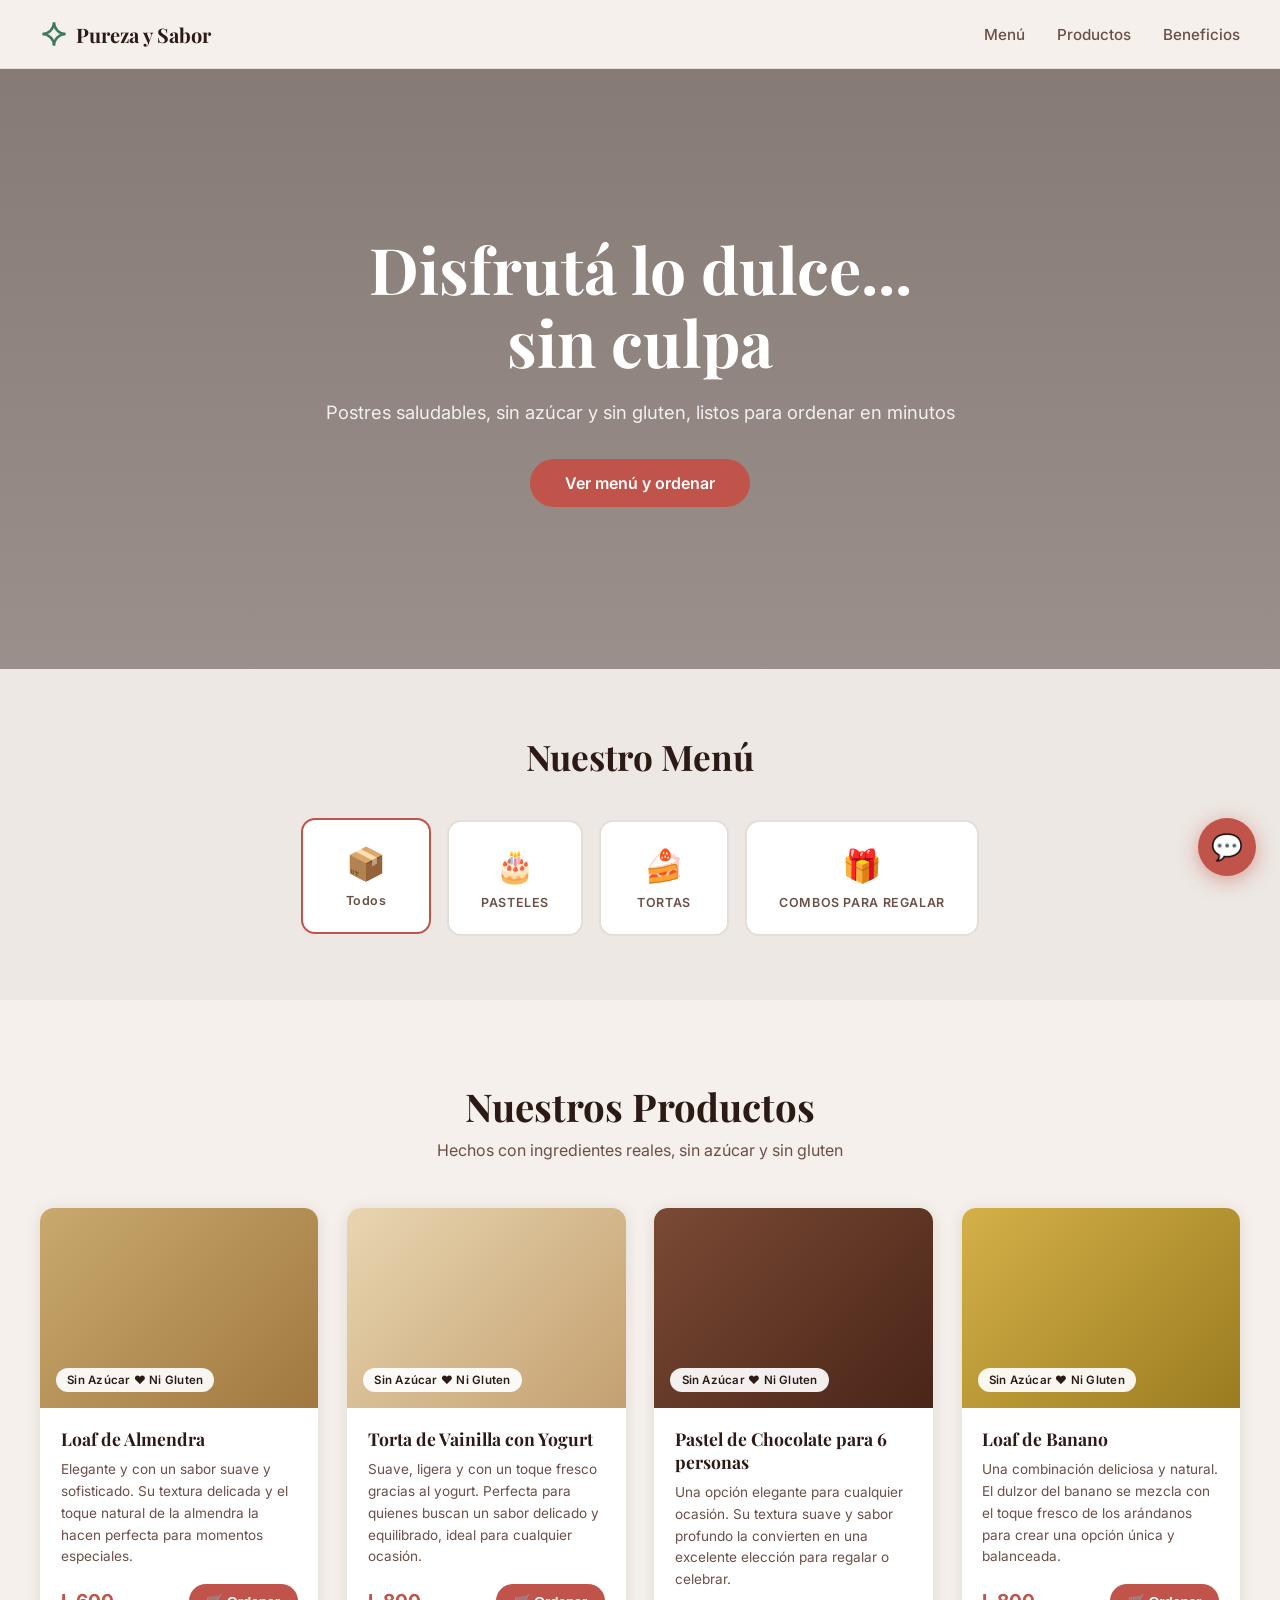
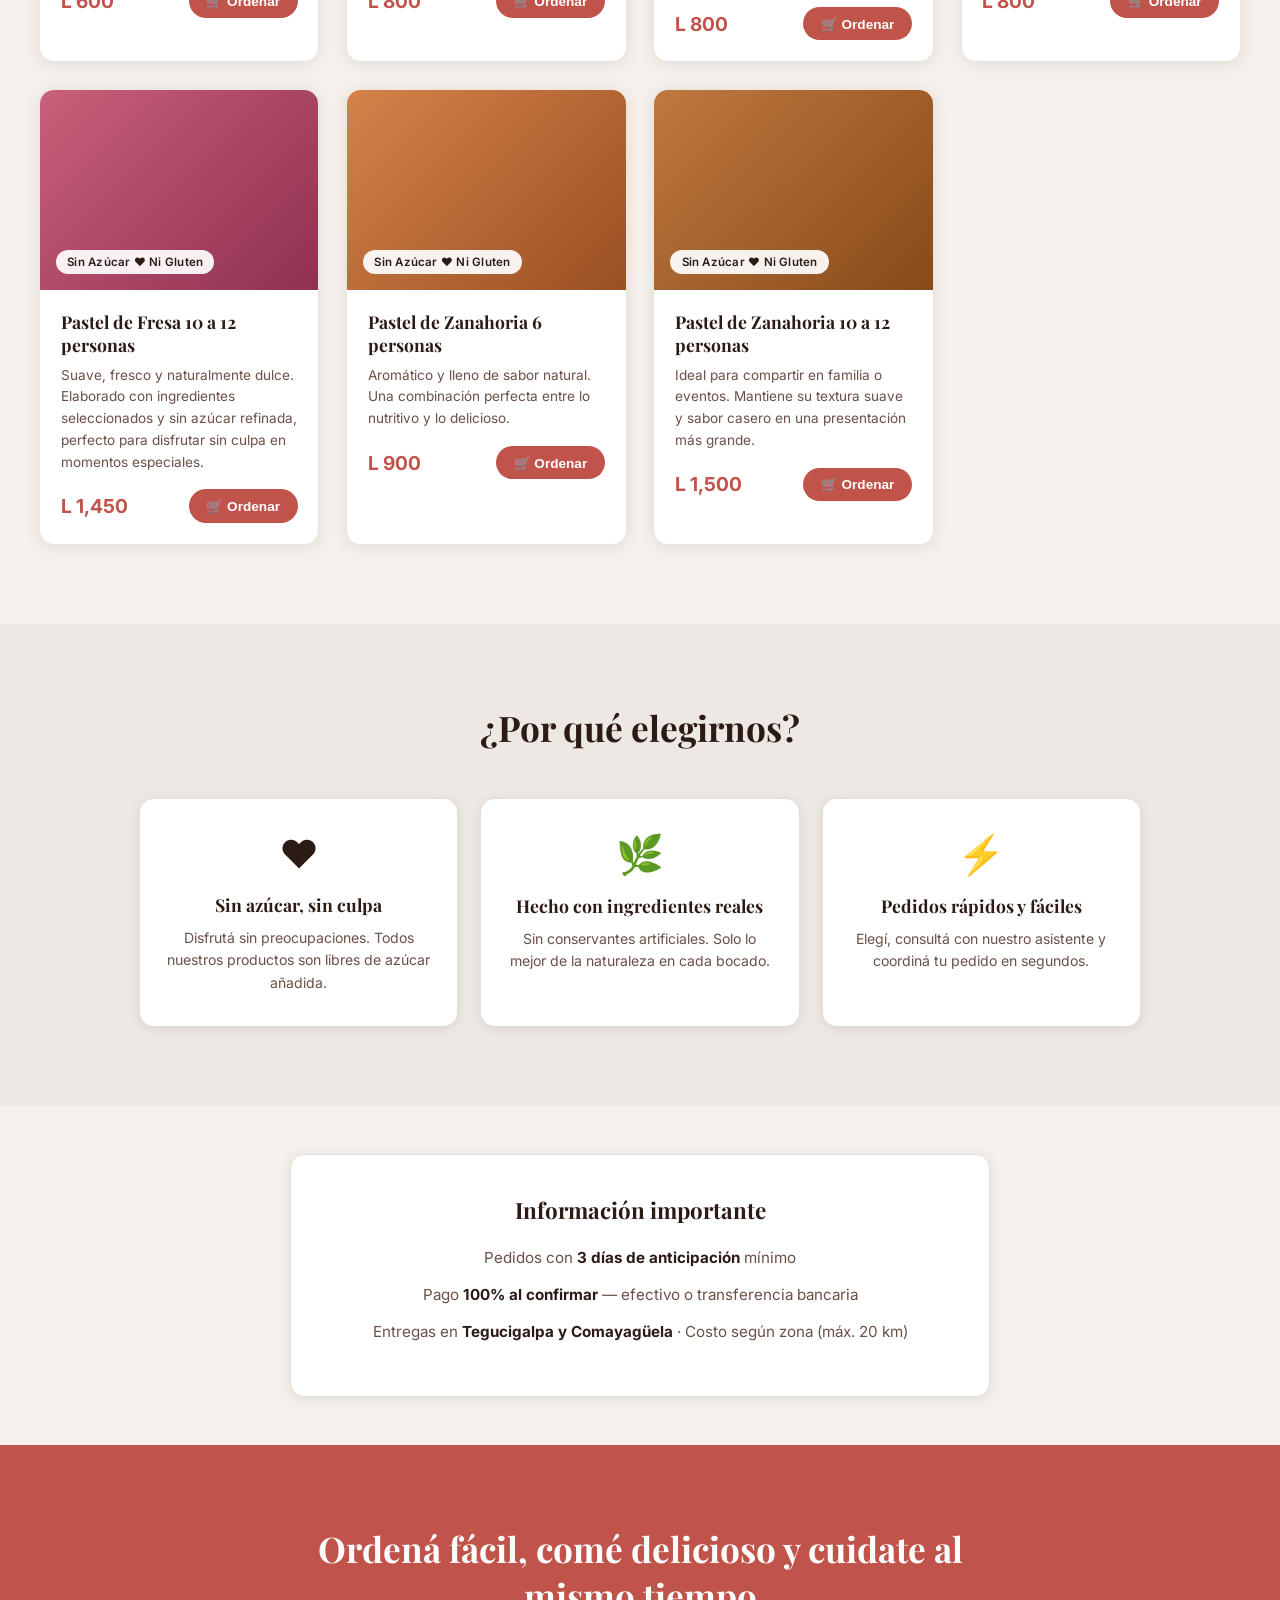
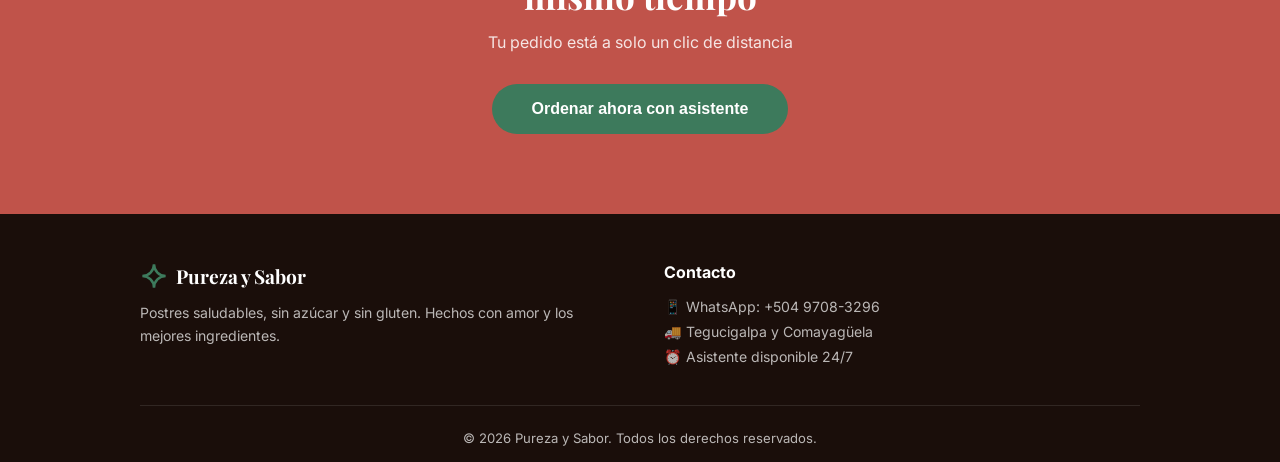
==== index.html @ cbc1b3fa "Add files via upload" ====
<!DOCTYPE html>
<html lang="es">
<head>
    <meta charset="UTF-8">
    <meta name="viewport" content="width=device-width, initial-scale=1.0">
    <title>Pureza y Sabor — Postres saludables sin azúcar y sin gluten</title>
    <link rel="stylesheet" href="styles.css">
</head>
<body>

    <!-- NAVBAR -->
    <nav class="navbar">
        <div class="nav-container">
            <div class="nav-logo">
                <svg class="logo-leaf" viewBox="0 0 24 24" fill="none" stroke="currentColor" stroke-width="2.2">
                    <path d="M12 22c0-5.523-4.477-10-10-10 5.523 0 10-4.477 10-10 0 5.523 4.477 10 10 10-5.523 0-10 4.477-10 10z"/>
                </svg>
                <span class="logo-text">Pureza y Sabor</span>
            </div>
            <ul class="nav-links">
                <li><a href="#menu">Menú</a></li>
                <li><a href="#productos">Productos</a></li>
                <li><a href="#beneficios">Beneficios</a></li>
            </ul>
        </div>
    </nav>

    <!-- HERO -->
    <section class="hero" id="inicio">
        <div class="hero-content">
            <h1>Disfrutá lo dulce...<br>sin culpa</h1>
            <p class="hero-sub">Postres saludables, sin azúcar y sin gluten, listos para ordenar en minutos</p>
            <a href="#productos" class="btn-primary">Ver menú y ordenar</a>
        </div>
    </section>

    <!-- MENU CATEGORIES -->
    <section class="menu-section" id="menu">
        <h2>Nuestro Menú</h2>
        <div class="menu-cats">
            <div class="cat-card active">
                <div class="cat-icon">📦</div>
                <span>Todos</span>
            </div>
            <div class="cat-card">
                <div class="cat-icon">🎂</div>
                <span>PASTELES</span>
            </div>
            <div class="cat-card">
                <div class="cat-icon">🍰</div>
                <span>TORTAS</span>
            </div>
            <div class="cat-card">
                <div class="cat-icon">🎁</div>
                <span>COMBOS PARA REGALAR</span>
            </div>
        </div>
    </section>

    <!-- PRODUCTS -->
    <section class="productos-section" id="productos">
        <h2>Nuestros Productos</h2>
        <p class="section-sub">Hechos con ingredientes reales, sin azúcar y sin gluten</p>
        <div class="products-grid">

            <div class="product-card">
                <div class="product-img" style="background: linear-gradient(135deg,#c9a96e,#a07840);">
                    <div class="sin-azucar-badge">Sin Azúcar ♥ Ni Gluten</div>
                </div>
                <div class="product-info">
                    <h3>Loaf de Almendra</h3>
                    <p>Elegante y con un sabor suave y sofisticado. Su textura delicada y el toque natural de la almendra la hacen perfecta para momentos especiales.</p>
                    <div class="product-footer">
                        <span class="price">L 600</span>
                        <button class="btn-agregar" onclick="quickOrder('Loaf de Almendra',600)">🛒 Ordenar</button>
                    </div>
                </div>
            </div>

            <div class="product-card">
                <div class="product-img" style="background: linear-gradient(135deg,#e8d5b0,#c4a070);">
                    <div class="sin-azucar-badge">Sin Azúcar ♥ Ni Gluten</div>
                </div>
                <div class="product-info">
                    <h3>Torta de Vainilla con Yogurt</h3>
                    <p>Suave, ligera y con un toque fresco gracias al yogurt. Perfecta para quienes buscan un sabor delicado y equilibrado, ideal para cualquier ocasión.</p>
                    <div class="product-footer">
                        <span class="price">L 800</span>
                        <button class="btn-agregar" onclick="quickOrder('Torta de Vainilla con Yogurt',800)">🛒 Ordenar</button>
                    </div>
                </div>
            </div>

            <div class="product-card">
                <div class="product-img" style="background: linear-gradient(135deg,#7a4a35,#4a2518);">
                    <div class="sin-azucar-badge">Sin Azúcar ♥ Ni Gluten</div>
                </div>
                <div class="product-info">
                    <h3>Pastel de Chocolate para 6 personas</h3>
                    <p>Una opción elegante para cualquier ocasión. Su textura suave y sabor profundo la convierten en una excelente elección para regalar o celebrar.</p>
                    <div class="product-footer">
                        <span class="price">L 800</span>
                        <button class="btn-agregar" onclick="quickOrder('Pastel de Chocolate para 6 personas',800)">🛒 Ordenar</button>
                    </div>
                </div>
            </div>

            <div class="product-card">
                <div class="product-img" style="background: linear-gradient(135deg,#d4b048,#9a7c20);">
                    <div class="sin-azucar-badge">Sin Azúcar ♥ Ni Gluten</div>
                </div>
                <div class="product-info">
                    <h3>Loaf de Banano</h3>
                    <p>Una combinación deliciosa y natural. El dulzor del banano se mezcla con el toque fresco de los arándanos para crear una opción única y balanceada.</p>
                    <div class="product-footer">
                        <span class="price">L 800</span>
                        <button class="btn-agregar" onclick="quickOrder('Loaf de Banano',800)">🛒 Ordenar</button>
                    </div>
                </div>
            </div>

            <div class="product-card">
                <div class="product-img" style="background: linear-gradient(135deg,#c8607a,#903050);">
                    <div class="sin-azucar-badge">Sin Azúcar ♥ Ni Gluten</div>
                </div>
                <div class="product-info">
                    <h3>Pastel de Fresa 10 a 12 personas</h3>
                    <p>Suave, fresco y naturalmente dulce. Elaborado con ingredientes seleccionados y sin azúcar refinada, perfecto para disfrutar sin culpa en momentos especiales.</p>
                    <div class="product-footer">
                        <span class="price">L 1,450</span>
                        <button class="btn-agregar" onclick="quickOrder('Pastel de Fresa 10 a 12 personas',1450)">🛒 Ordenar</button>
                    </div>
                </div>
            </div>

            <div class="product-card">
                <div class="product-img" style="background: linear-gradient(135deg,#d4824a,#9a5022);">
                    <div class="sin-azucar-badge">Sin Azúcar ♥ Ni Gluten</div>
                </div>
                <div class="product-info">
                    <h3>Pastel de Zanahoria 6 personas</h3>
                    <p>Aromático y lleno de sabor natural. Una combinación perfecta entre lo nutritivo y lo delicioso.</p>
                    <div class="product-footer">
                        <span class="price">L 900</span>
                        <button class="btn-agregar" onclick="quickOrder('Pastel de Zanahoria 6 personas',900)">🛒 Ordenar</button>
                    </div>
                </div>
            </div>

            <div class="product-card">
                <div class="product-img" style="background: linear-gradient(135deg,#c07840,#884a18);">
                    <div class="sin-azucar-badge">Sin Azúcar ♥ Ni Gluten</div>
                </div>
                <div class="product-info">
                    <h3>Pastel de Zanahoria 10 a 12 personas</h3>
                    <p>Ideal para compartir en familia o eventos. Mantiene su textura suave y sabor casero en una presentación más grande.</p>
                    <div class="product-footer">
                        <span class="price">L 1,500</span>
                        <button class="btn-agregar" onclick="quickOrder('Pastel de Zanahoria 10 a 12 personas',1500)">🛒 Ordenar</button>
                    </div>
                </div>
            </div>

        </div>
    </section>

    <!-- BENEFITS -->
    <section class="beneficios-section" id="beneficios">
        <h2>¿Por qué elegirnos?</h2>
        <div class="benefits-grid">
            <div class="benefit-card">
                <div class="benefit-icon">❤️</div>
                <h3>Sin azúcar, sin culpa</h3>
                <p>Disfrutá sin preocupaciones. Todos nuestros productos son libres de azúcar añadida.</p>
            </div>
            <div class="benefit-card">
                <div class="benefit-icon">🌿</div>
                <h3>Hecho con ingredientes reales</h3>
                <p>Sin conservantes artificiales. Solo lo mejor de la naturaleza en cada bocado.</p>
            </div>
            <div class="benefit-card">
                <div class="benefit-icon">⚡</div>
                <h3>Pedidos rápidos y fáciles</h3>
                <p>Elegí, consultá con nuestro asistente y coordiná tu pedido en segundos.</p>
            </div>
        </div>
    </section>

    <!-- INFO -->
    <section class="info-section">
        <div class="info-box">
            <h3>Información importante</h3>
            <p>Pedidos con <strong>3 días de anticipación</strong> mínimo</p>
            <p>Pago <strong>100% al confirmar</strong> — efectivo o transferencia bancaria</p>
            <p>Entregas en <strong>Tegucigalpa y Comayagüela</strong> · Costo según zona (máx. 20 km)</p>
        </div>
    </section>

    <!-- CTA -->
    <section class="cta-section">
        <h2>Ordená fácil, comé delicioso y cuidate al mismo tiempo</h2>
        <p>Tu pedido está a solo un clic de distancia</p>
        <button class="btn-cta" onclick="openChat()">Ordenar ahora con asistente</button>
    </section>

    <!-- FOOTER -->
    <footer class="footer">
        <div class="footer-content">
            <div class="footer-brand">
                <div class="nav-logo">
                    <svg class="logo-leaf" viewBox="0 0 24 24" fill="none" stroke="currentColor" stroke-width="2.2">
                        <path d="M12 22c0-5.523-4.477-10-10-10 5.523 0 10-4.477 10-10 0 5.523 4.477 10 10 10-5.523 0-10 4.477-10 10z"/>
                    </svg>
                    <span class="logo-text">Pureza y Sabor</span>
                </div>
                <p>Postres saludables, sin azúcar y sin gluten. Hechos con amor y los mejores ingredientes.</p>
            </div>
            <div class="footer-contact">
                <h4>Contacto</h4>
                <p>📱 WhatsApp: +504 9708-3296</p>
                <p>🚚 Tegucigalpa y Comayagüela</p>
                <p>⏰ Asistente disponible 24/7</p>
            </div>
        </div>
        <div class="footer-bottom">
            <p>© 2026 Pureza y Sabor. Todos los derechos reservados.</p>
        </div>
    </footer>

    <!-- CHATBOT FAB -->
    <button class="chat-fab" onclick="toggleChat()" id="chatFab">💬</button>

    <!-- CHATBOT WIDGET -->
    <div id="chatWidget" class="chat-widget">
        <div class="chat-header" onclick="toggleChat()">
            <div class="chat-header-left">
                <div class="chat-avatar">🎂</div>
                <div>
                    <div class="chat-title">Asistente Pureza y Sabor</div>
                    <div class="chat-status">● En línea · 24/7</div>
                </div>
            </div>
            <button class="chat-close">✕</button>
        </div>
        <div class="chat-messages" id="chatMessages">
            <div class="msg bot-msg">
                <div class="msg-bubble">¡Hola! 🌿 Soy el asistente de <strong>Pureza y Sabor</strong>. ¿En qué te puedo ayudar hoy?</div>
            </div>
        </div>
        <div class="chat-quick-btns" id="quickBtns">
            <button onclick="sendQuick('¿Qué productos tienen?')">🎂 Productos</button>
            <button onclick="sendQuick('¿Cuáles son los precios?')">💰 Precios</button>
            <button onclick="sendQuick('¿Cómo hago un pedido?')">📋 ¿Cómo ordenar?</button>
            <button onclick="sendQuick('¿Hacen delivery? ¿A dónde llegan?')">🚚 Delivery</button>
            <button onclick="sendQuick('Quiero hablar con una persona')">👩 Hablar con alguien</button>
        </div>
        <div class="chat-input-area">
            <input type="text" id="chatInput" placeholder="Escribe tu mensaje..." onkeydown="if(event.key==='Enter') sendMessage()">
            <button onclick="sendMessage()" class="send-btn">➤</button>
        </div>
    </div>

    <script src="script.js"></script>
</body>
</html>
---- styles.css ----
@import url('https://fonts.googleapis.com/css2?family=Playfair+Display:ital,wght@0,400;0,700;0,900;1,400&family=Inter:wght@300;400;500;600&display=swap');

*, *::before, *::after { box-sizing: border-box; margin: 0; padding: 0; }

:root {
    --bg:       #f5f0eb;
    --bg2:      #ede8e3;
    --primary:  #C0534A;
    --primary-d:#a8453c;
    --green:    #3d7a5c;
    --text:     #2c1a15;
    --muted:    #6b5047;
    --card:     #ffffff;
    --border:   #e5ddd8;
    --shadow:   rgba(44,26,21,0.10);
    --radius:   14px;
}

html { scroll-behavior: smooth; }
body { font-family: 'Inter', sans-serif; background: var(--bg); color: var(--text); }
h1,h2,h3 { font-family: 'Playfair Display', serif; }

/* ── NAVBAR ── */
.navbar {
    position: sticky; top: 0; z-index: 100;
    background: rgba(245,240,235,0.95);
    backdrop-filter: blur(10px);
    border-bottom: 1px solid var(--border);
    padding: 0 2rem;
}
.nav-container {
    max-width: 1200px; margin: 0 auto;
    display: flex; align-items: center; justify-content: space-between;
    height: 68px;
}
.nav-logo { display: flex; align-items: center; gap: 8px; text-decoration: none; }
.logo-leaf { width: 28px; height: 28px; color: var(--green); }
.logo-text { font-family: 'Playfair Display', serif; font-size: 1.25rem; font-weight: 700; color: var(--text); }
.nav-links { display: flex; gap: 2rem; list-style: none; }
.nav-links a { text-decoration: none; color: var(--muted); font-size: 0.95rem; font-weight: 500; transition: color 0.2s; }
.nav-links a:hover { color: var(--primary); }

/* ── HERO ── */
.hero {
    min-height: 600px;
    background:
        linear-gradient(rgba(44,26,21,0.55), rgba(44,26,21,0.45)),
        url('https://images.unsplash.com/photo-1563729784474-d77dbb933a9e?w=1600&q=80') center/cover no-repeat;
    display: flex; align-items: center; justify-content: center;
    text-align: center; padding: 5rem 2rem;
}
.hero-content { max-width: 700px; }
.hero h1 { font-size: clamp(2.4rem, 6vw, 4rem); color: #fff; line-height: 1.15; margin-bottom: 1.2rem; }
.hero-sub { font-size: 1.15rem; color: rgba(255,255,255,0.88); margin-bottom: 2rem; line-height: 1.6; }
.btn-primary {
    display: inline-block; padding: 0.85rem 2.2rem;
    background: var(--primary); color: #fff;
    border-radius: 50px; font-weight: 600; font-size: 1rem;
    text-decoration: none; transition: background 0.2s, transform 0.15s;
}
.btn-primary:hover { background: var(--primary-d); transform: translateY(-1px); }

/* ── MENU CATEGORIES ── */
.menu-section { padding: 4rem 2rem; background: var(--bg2); }
.menu-section h2 { text-align: center; font-size: 2.2rem; margin-bottom: 2.5rem; }
.menu-cats { display: flex; gap: 1rem; justify-content: center; flex-wrap: wrap; }
.cat-card {
    display: flex; flex-direction: column; align-items: center; gap: 0.6rem;
    padding: 1.5rem 2rem; background: var(--card);
    border: 2px solid var(--border); border-radius: var(--radius);
    cursor: pointer; transition: border-color 0.2s, transform 0.15s;
    min-width: 130px;
}
.cat-card:hover, .cat-card.active { border-color: var(--primary); transform: translateY(-2px); }
.cat-icon { font-size: 2rem; }
.cat-card span { font-size: 0.78rem; font-weight: 600; color: var(--muted); letter-spacing: 0.05em; }

/* ── PRODUCTS ── */
.productos-section { padding: 5rem 2rem; background: var(--bg); }
.productos-section h2 { text-align: center; font-size: 2.4rem; margin-bottom: 0.5rem; }
.section-sub { text-align: center; color: var(--muted); margin-bottom: 3rem; font-size: 1rem; }
.products-grid {
    max-width: 1200px; margin: 0 auto;
    display: grid; grid-template-columns: repeat(auto-fill, minmax(260px, 1fr)); gap: 1.8rem;
}
.product-card {
    background: var(--card); border-radius: var(--radius);
    box-shadow: 0 2px 16px var(--shadow); overflow: hidden;
    transition: transform 0.2s, box-shadow 0.2s;
}
.product-card:hover { transform: translateY(-4px); box-shadow: 0 8px 30px var(--shadow); }
.product-img {
    height: 200px; position: relative;
    display: flex; align-items: flex-end; padding: 1rem;
}
.sin-azucar-badge {
    background: rgba(255,255,255,0.92); color: var(--text);
    font-size: 0.72rem; font-weight: 600; padding: 0.3rem 0.7rem;
    border-radius: 20px; letter-spacing: 0.02em;
}
.product-info { padding: 1.3rem; }
.product-info h3 { font-size: 1.1rem; margin-bottom: 0.5rem; line-height: 1.3; }
.product-info p { font-size: 0.85rem; color: var(--muted); line-height: 1.6; margin-bottom: 1rem; }
.product-footer { display: flex; align-items: center; justify-content: space-between; }
.price { font-size: 1.2rem; font-weight: 700; color: var(--primary); }
.btn-agregar {
    display: flex; align-items: center; gap: 0.4rem;
    background: var(--primary); color: #fff;
    border: none; padding: 0.55rem 1.1rem;
    border-radius: 50px; font-size: 0.85rem; font-weight: 600;
    cursor: pointer; transition: background 0.2s;
}
.btn-agregar:hover { background: var(--primary-d); }

/* ── BENEFITS ── */
.beneficios-section { padding: 5rem 2rem; background: var(--bg2); }
.beneficios-section h2 { text-align: center; font-size: 2.2rem; margin-bottom: 3rem; }
.benefits-grid {
    max-width: 1000px; margin: 0 auto;
    display: grid; grid-template-columns: repeat(auto-fit, minmax(220px, 1fr)); gap: 1.5rem;
}
.benefit-card {
    background: var(--card); padding: 2rem 1.5rem;
    border-radius: var(--radius); text-align: center;
    box-shadow: 0 2px 12px var(--shadow);
}
.benefit-icon { font-size: 2.4rem; margin-bottom: 1rem; }
.benefit-card h3 { font-size: 1.1rem; margin-bottom: 0.7rem; }
.benefit-card p { font-size: 0.88rem; color: var(--muted); line-height: 1.6; }

/* ── INFO ── */
.info-section { padding: 3rem 2rem; background: var(--bg); }
.info-box {
    max-width: 700px; margin: 0 auto; text-align: center;
    background: var(--card); padding: 2.5rem;
    border-radius: var(--radius); box-shadow: 0 2px 12px var(--shadow);
    border: 1px solid var(--border);
}
.info-box h3 { font-size: 1.4rem; margin-bottom: 1.2rem; }
.info-box p { font-size: 0.95rem; color: var(--muted); margin-bottom: 0.7rem; line-height: 1.7; }
.info-box strong { color: var(--text); }

/* ── CTA ── */
.cta-section {
    padding: 5rem 2rem; text-align: center;
    background: var(--primary);
}
.cta-section h2 { font-size: clamp(1.4rem, 3vw, 2.2rem); color: #fff; margin-bottom: 0.8rem; max-width: 700px; margin: 0 auto 0.8rem; }
.cta-section p { color: rgba(255,255,255,0.85); margin-bottom: 2rem; font-size: 1rem; }
.btn-cta {
    background: var(--green); color: #fff;
    border: none; padding: 1rem 2.5rem;
    border-radius: 50px; font-size: 1rem; font-weight: 600;
    cursor: pointer; transition: opacity 0.2s, transform 0.15s;
}
.btn-cta:hover { opacity: 0.9; transform: translateY(-1px); }

/* ── FOOTER ── */
.footer { background: #1a0e0a; color: rgba(255,255,255,0.7); padding: 3rem 2rem 1rem; }
.footer-content {
    max-width: 1000px; margin: 0 auto;
    display: grid; grid-template-columns: 1fr 1fr; gap: 3rem;
    padding-bottom: 2rem; border-bottom: 1px solid rgba(255,255,255,0.1);
}
.footer-brand .logo-text { color: #fff; font-size: 1.2rem; }
.footer-brand p { font-size: 0.88rem; margin-top: 0.8rem; line-height: 1.6; }
.footer-contact h4 { color: #fff; font-size: 1rem; margin-bottom: 1rem; }
.footer-contact p { font-size: 0.88rem; margin-bottom: 0.5rem; }
.footer-bottom { text-align: center; padding-top: 1.5rem; font-size: 0.82rem; }

/* ── CHATBOT WIDGET ── */
.chat-fab {
    position: fixed; bottom: 24px; right: 24px;
    width: 58px; height: 58px; border-radius: 50%;
    background: var(--primary); color: #fff;
    border: none; font-size: 1.6rem;
    cursor: pointer; box-shadow: 0 4px 20px rgba(192,83,74,0.5);
    z-index: 999; transition: transform 0.2s, opacity 0.2s;
    display: flex; align-items: center; justify-content: center;
}
.chat-fab:hover { transform: scale(1.08); }
.chat-fab.hidden { opacity: 0; pointer-events: none; }

.chat-widget {
    position: fixed; bottom: 90px; right: 24px;
    width: 360px; max-height: 560px;
    background: #fff; border-radius: 18px;
    box-shadow: 0 8px 40px rgba(44,26,21,0.22);
    display: flex; flex-direction: column;
    z-index: 1000; overflow: hidden;
    transform: scale(0.8) translateY(20px);
    opacity: 0; pointer-events: none;
    transition: transform 0.25s, opacity 0.25s;
    transform-origin: bottom right;
}
.chat-widget.open { transform: scale(1) translateY(0); opacity: 1; pointer-events: all; }

.chat-header {
    background: var(--primary); padding: 1rem 1.2rem;
    display: flex; align-items: center; justify-content: space-between;
    cursor: pointer;
}
.chat-header-left { display: flex; align-items: center; gap: 0.8rem; }
.chat-avatar { width: 38px; height: 38px; background: rgba(255,255,255,0.2); border-radius: 50%; display: flex; align-items: center; justify-content: center; font-size: 1.3rem; }
.chat-title { font-weight: 600; color: #fff; font-size: 0.95rem; }
.chat-status { font-size: 0.75rem; color: rgba(255,255,255,0.8); }
.chat-close { background: none; border: none; color: rgba(255,255,255,0.8); font-size: 1rem; cursor: pointer; padding: 4px; }

.chat-messages { flex: 1; overflow-y: auto; padding: 1rem; display: flex; flex-direction: column; gap: 0.7rem; }
.msg { display: flex; }
.bot-msg { justify-content: flex-start; }
.user-msg { justify-content: flex-end; }
.msg-bubble { max-width: 82%; padding: 0.7rem 1rem; border-radius: 14px; font-size: 0.88rem; line-height: 1.55; }
.bot-msg .msg-bubble { background: #f5f0eb; color: var(--text); border-bottom-left-radius: 4px; }
.user-msg .msg-bubble { background: var(--primary); color: #fff; border-bottom-right-radius: 4px; }
.wa-btn { display: inline-flex; align-items: center; gap: 0.4rem; margin-top: 0.5rem; background: #25D366; color: #fff; border: none; padding: 0.5rem 1rem; border-radius: 20px; font-size: 0.82rem; font-weight: 600; cursor: pointer; text-decoration: none; }

.chat-quick-btns { padding: 0.6rem 0.8rem; display: flex; flex-wrap: wrap; gap: 0.4rem; border-top: 1px solid var(--border); }
.chat-quick-btns button { background: #f5f0eb; border: 1px solid var(--border); color: var(--text); padding: 0.35rem 0.75rem; border-radius: 20px; font-size: 0.78rem; cursor: pointer; transition: background 0.15s; }
.chat-quick-btns button:hover { background: var(--border); }

.chat-input-area { display: flex; gap: 0.5rem; padding: 0.8rem; border-top: 1px solid var(--border); }
.chat-input-area input { flex: 1; border: 1px solid var(--border); border-radius: 20px; padding: 0.55rem 1rem; font-size: 0.88rem; outline: none; }
.chat-input-area input:focus { border-color: var(--primary); }
.send-btn { background: var(--primary); color: #fff; border: none; border-radius: 50%; width: 36px; height: 36px; cursor: pointer; font-size: 1rem; transition: background 0.2s; }
.send-btn:hover { background: var(--primary-d); }

.typing { display: flex; gap: 4px; align-items: center; padding: 0.6rem 1rem; }
.typing span { width: 7px; height: 7px; border-radius: 50%; background: var(--muted); animation: blink 1.2s infinite; }
.typing span:nth-child(2) { animation-delay: 0.2s; }
.typing span:nth-child(3) { animation-delay: 0.4s; }
@keyframes blink { 0%,80%,100%{opacity:0.2} 40%{opacity:1} }

@media (max-width: 600px) {
    .nav-links { display: none; }
    .chat-widget { width: calc(100vw - 32px); right: 16px; }
    .footer-content { grid-template-columns: 1fr; gap: 2rem; }
    .products-grid { grid-template-columns: 1fr; }
}
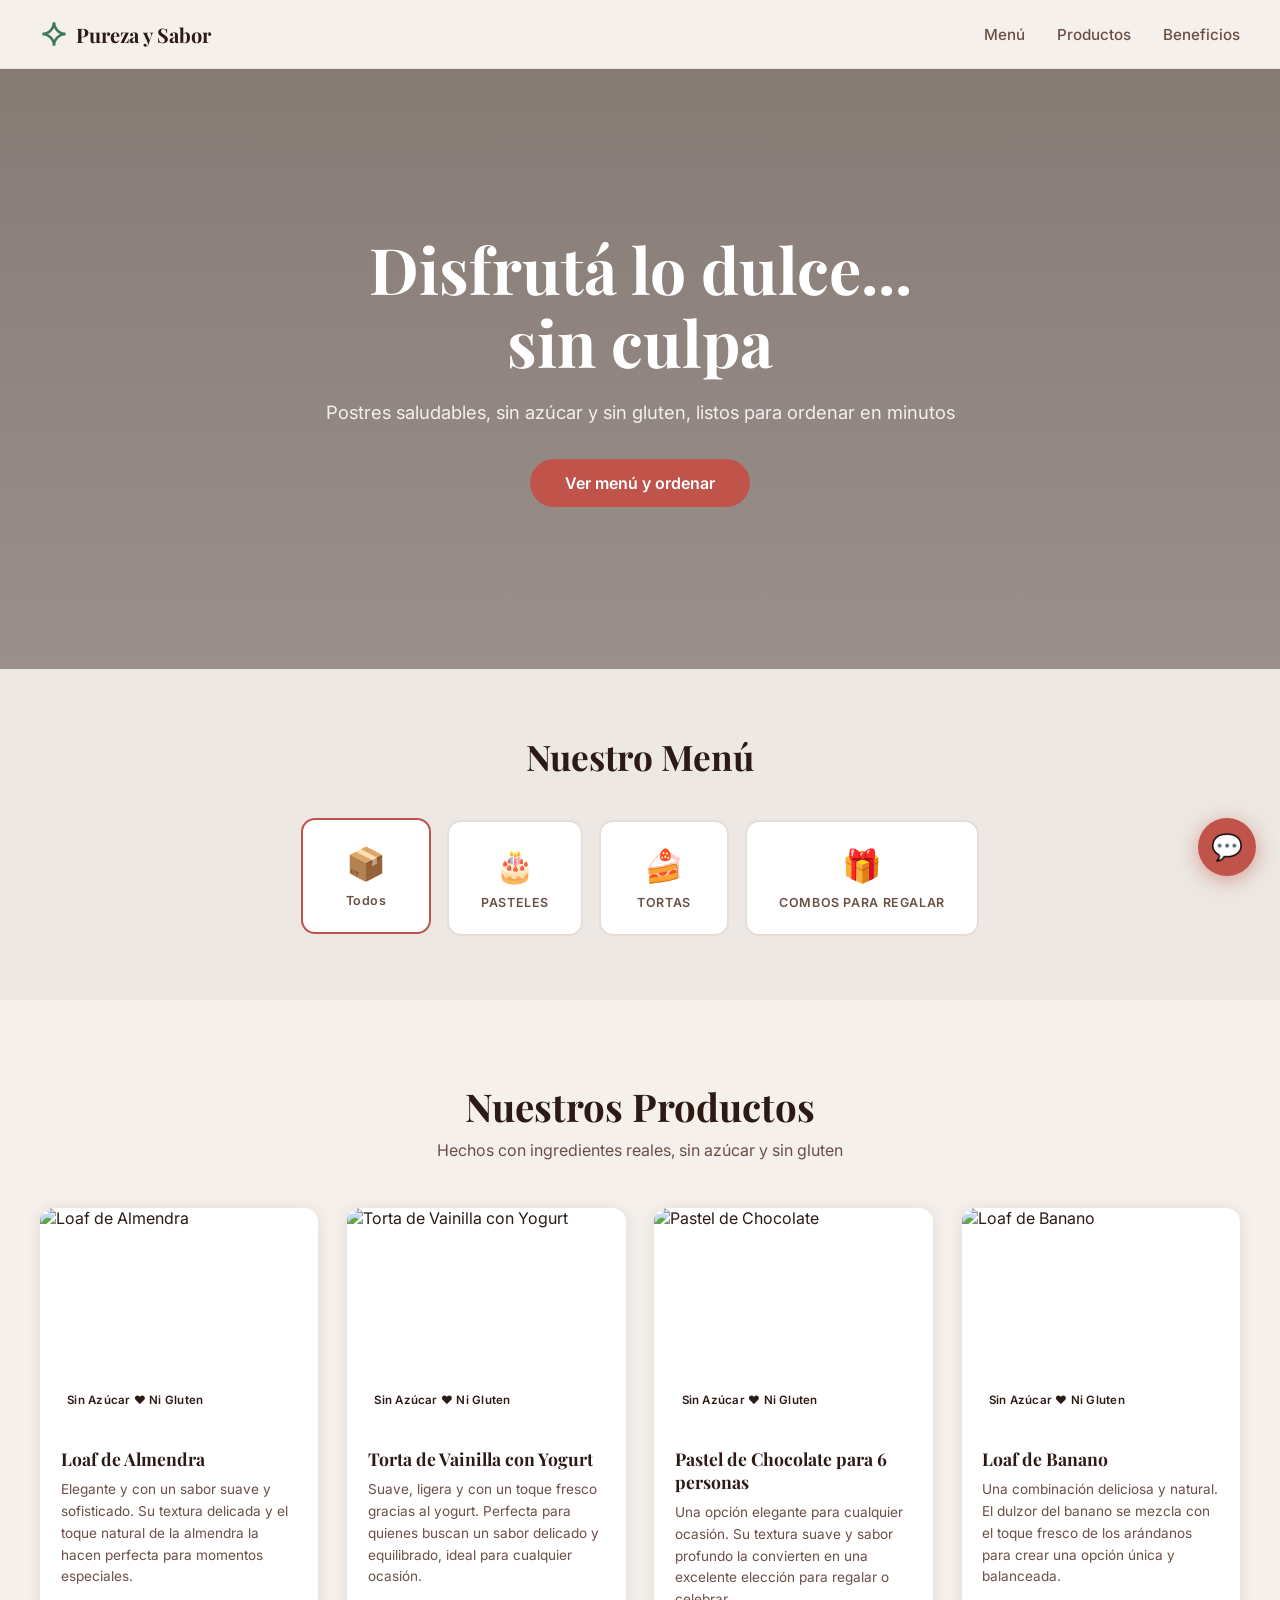
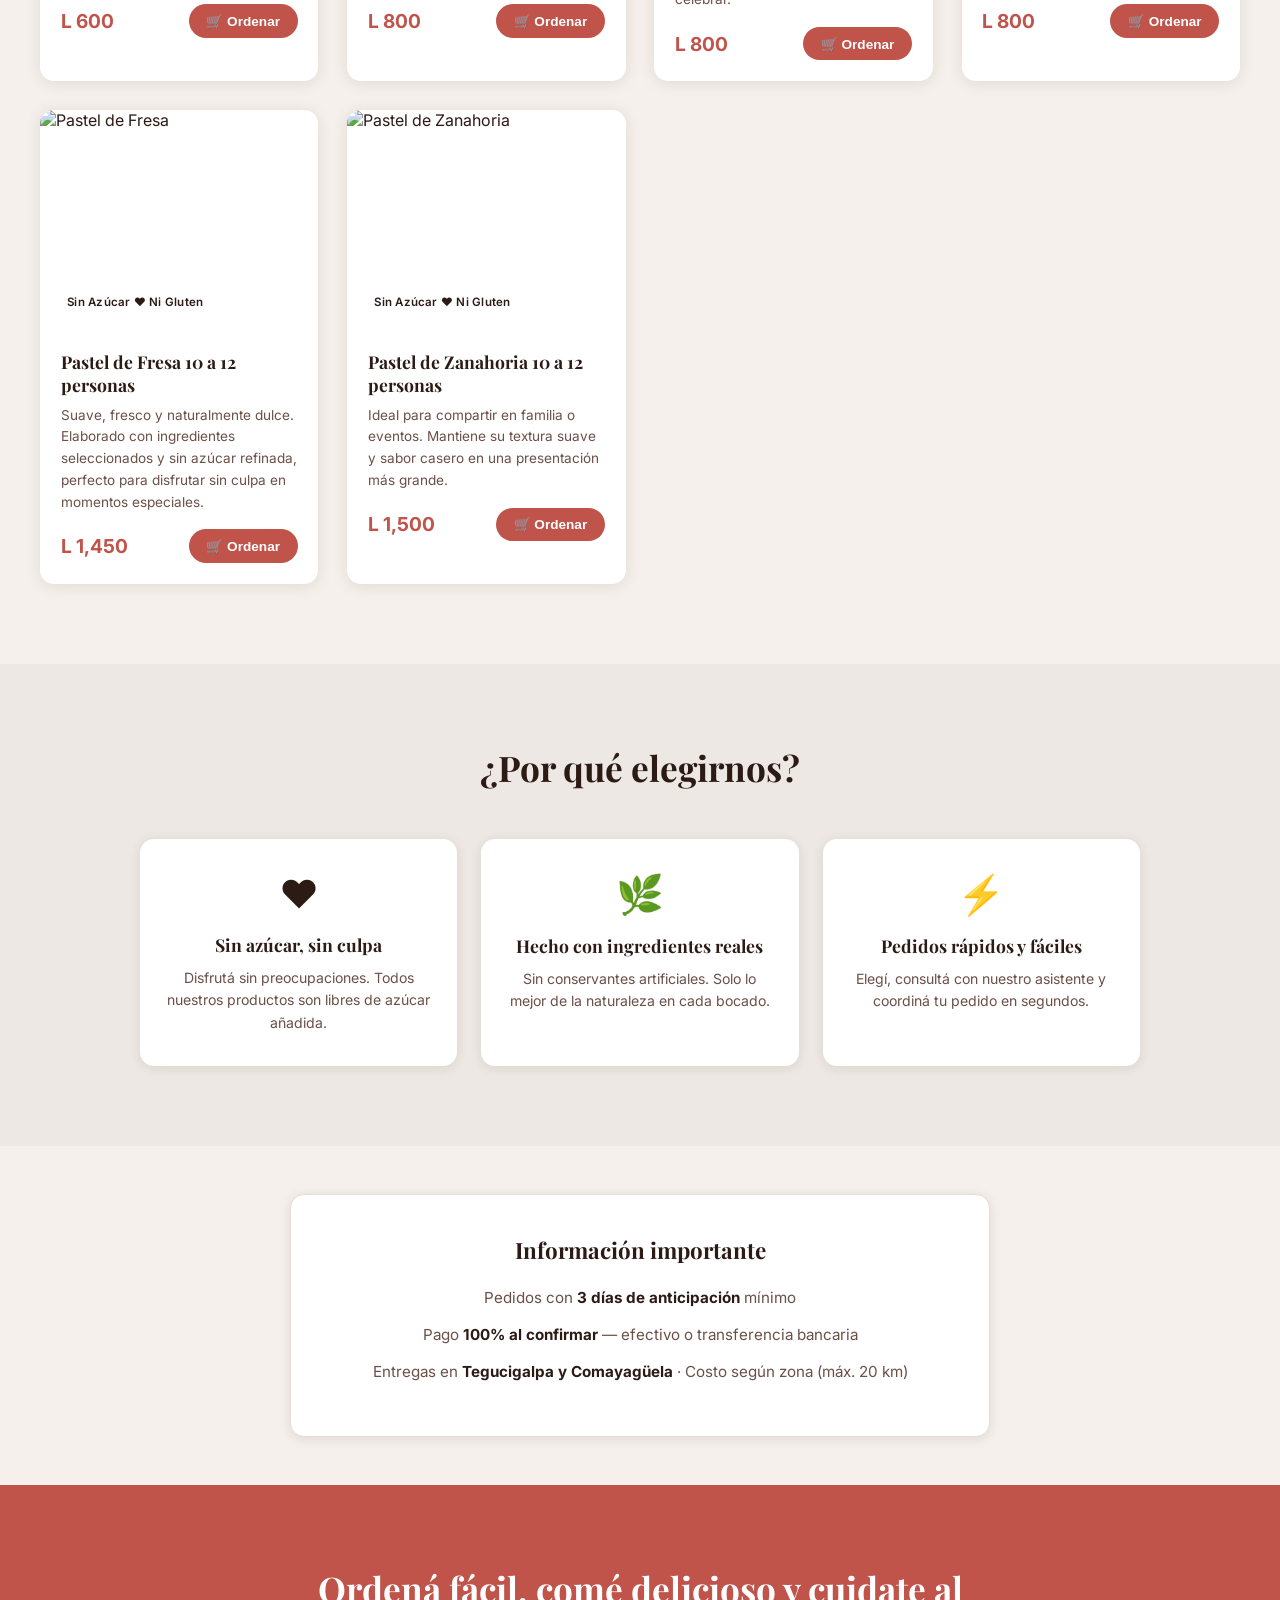
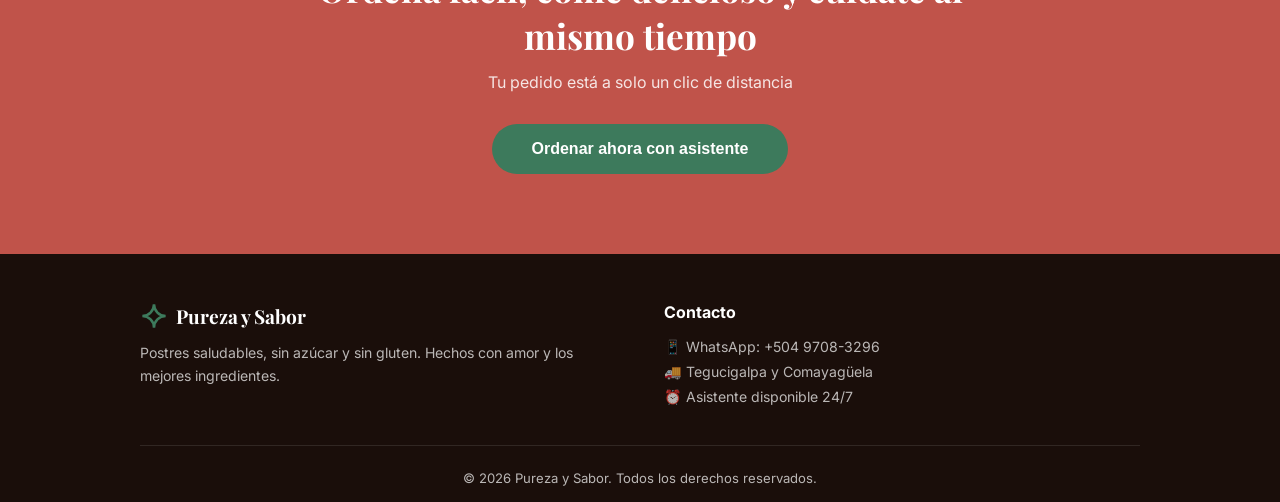
==== commit f5730967: "Add files via upload" ====
--- a/index.html
+++ b/index.html
@@ -64,7 +64,8 @@
         <div class="products-grid">
 
             <div class="product-card">
-                <div class="product-img" style="background: linear-gradient(135deg,#c9a96e,#a07840);">
+                <div class="product-img">
+                    <img src="https://qfleibrmbhcsldqplupg.supabase.co/storage/v1/object/public/product-images/uploads/1775943329271-afktnhu4e8n.png" alt="Loaf de Almendra">
                     <div class="sin-azucar-badge">Sin Azúcar ♥ Ni Gluten</div>
                 </div>
                 <div class="product-info">
@@ -78,7 +79,8 @@
             </div>
 
             <div class="product-card">
-                <div class="product-img" style="background: linear-gradient(135deg,#e8d5b0,#c4a070);">
+                <div class="product-img">
+                    <img src="https://qfleibrmbhcsldqplupg.supabase.co/storage/v1/object/public/product-images/uploads/1775943535216-u1icgmh881.png" alt="Torta de Vainilla con Yogurt">
                     <div class="sin-azucar-badge">Sin Azúcar ♥ Ni Gluten</div>
                 </div>
                 <div class="product-info">
@@ -92,7 +94,8 @@
             </div>
 
             <div class="product-card">
-                <div class="product-img" style="background: linear-gradient(135deg,#7a4a35,#4a2518);">
+                <div class="product-img">
+                    <img src="https://qfleibrmbhcsldqplupg.supabase.co/storage/v1/object/public/product-images/uploads/1775947303740-08gb16lnj6hh.png" alt="Pastel de Chocolate">
                     <div class="sin-azucar-badge">Sin Azúcar ♥ Ni Gluten</div>
                 </div>
                 <div class="product-info">
@@ -106,7 +109,8 @@
             </div>
 
             <div class="product-card">
-                <div class="product-img" style="background: linear-gradient(135deg,#d4b048,#9a7c20);">
+                <div class="product-img">
+                    <img src="https://qfleibrmbhcsldqplupg.supabase.co/storage/v1/object/public/product-images/uploads/1775943241018-w526c4xw2gm.jpeg" alt="Loaf de Banano">
                     <div class="sin-azucar-badge">Sin Azúcar ♥ Ni Gluten</div>
                 </div>
                 <div class="product-info">
@@ -120,7 +124,8 @@
             </div>
 
             <div class="product-card">
-                <div class="product-img" style="background: linear-gradient(135deg,#c8607a,#903050);">
+                <div class="product-img">
+                    <img src="https://qfleibrmbhcsldqplupg.supabase.co/storage/v1/object/public/product-images/uploads/1775935064564-8mpobl3g3co.png" alt="Pastel de Fresa">
                     <div class="sin-azucar-badge">Sin Azúcar ♥ Ni Gluten</div>
                 </div>
                 <div class="product-info">
@@ -134,21 +139,8 @@
             </div>
 
             <div class="product-card">
-                <div class="product-img" style="background: linear-gradient(135deg,#d4824a,#9a5022);">
-                    <div class="sin-azucar-badge">Sin Azúcar ♥ Ni Gluten</div>
-                </div>
-                <div class="product-info">
-                    <h3>Pastel de Zanahoria 6 personas</h3>
-                    <p>Aromático y lleno de sabor natural. Una combinación perfecta entre lo nutritivo y lo delicioso.</p>
-                    <div class="product-footer">
-                        <span class="price">L 900</span>
-                        <button class="btn-agregar" onclick="quickOrder('Pastel de Zanahoria 6 personas',900)">🛒 Ordenar</button>
-                    </div>
-                </div>
-            </div>
-
-            <div class="product-card">
-                <div class="product-img" style="background: linear-gradient(135deg,#c07840,#884a18);">
+                <div class="product-img">
+                    <img src="https://qfleibrmbhcsldqplupg.supabase.co/storage/v1/object/public/product-images/uploads/1775942893435-4qhqg1egyfl.png" alt="Pastel de Zanahoria">
                     <div class="sin-azucar-badge">Sin Azúcar ♥ Ni Gluten</div>
                 </div>
                 <div class="product-info">
--- a/styles.css
+++ b/styles.css
@@ -45,7 +45,7 @@
     min-height: 600px;
     background:
         linear-gradient(rgba(44,26,21,0.55), rgba(44,26,21,0.45)),
-        url('https://images.unsplash.com/photo-1563729784474-d77dbb933a9e?w=1600&q=80') center/cover no-repeat;
+        url('https://purezaysabor.com/assets/hero-desserts-zjzci52V.jpg') center/cover no-repeat;
     display: flex; align-items: center; justify-content: center;
     text-align: center; padding: 5rem 2rem;
 }
@@ -90,10 +90,16 @@
 }
 .product-card:hover { transform: translateY(-4px); box-shadow: 0 8px 30px var(--shadow); }
 .product-img {
-    height: 200px; position: relative;
+    height: 220px; position: relative;
+    overflow: hidden;
     display: flex; align-items: flex-end; padding: 1rem;
 }
+.product-img img {
+    position: absolute; top: 0; left: 0;
+    width: 100%; height: 100%; object-fit: cover;
+}
 .sin-azucar-badge {
+    position: relative; z-index: 1;
     background: rgba(255,255,255,0.92); color: var(--text);
     font-size: 0.72rem; font-weight: 600; padding: 0.3rem 0.7rem;
     border-radius: 20px; letter-spacing: 0.02em;
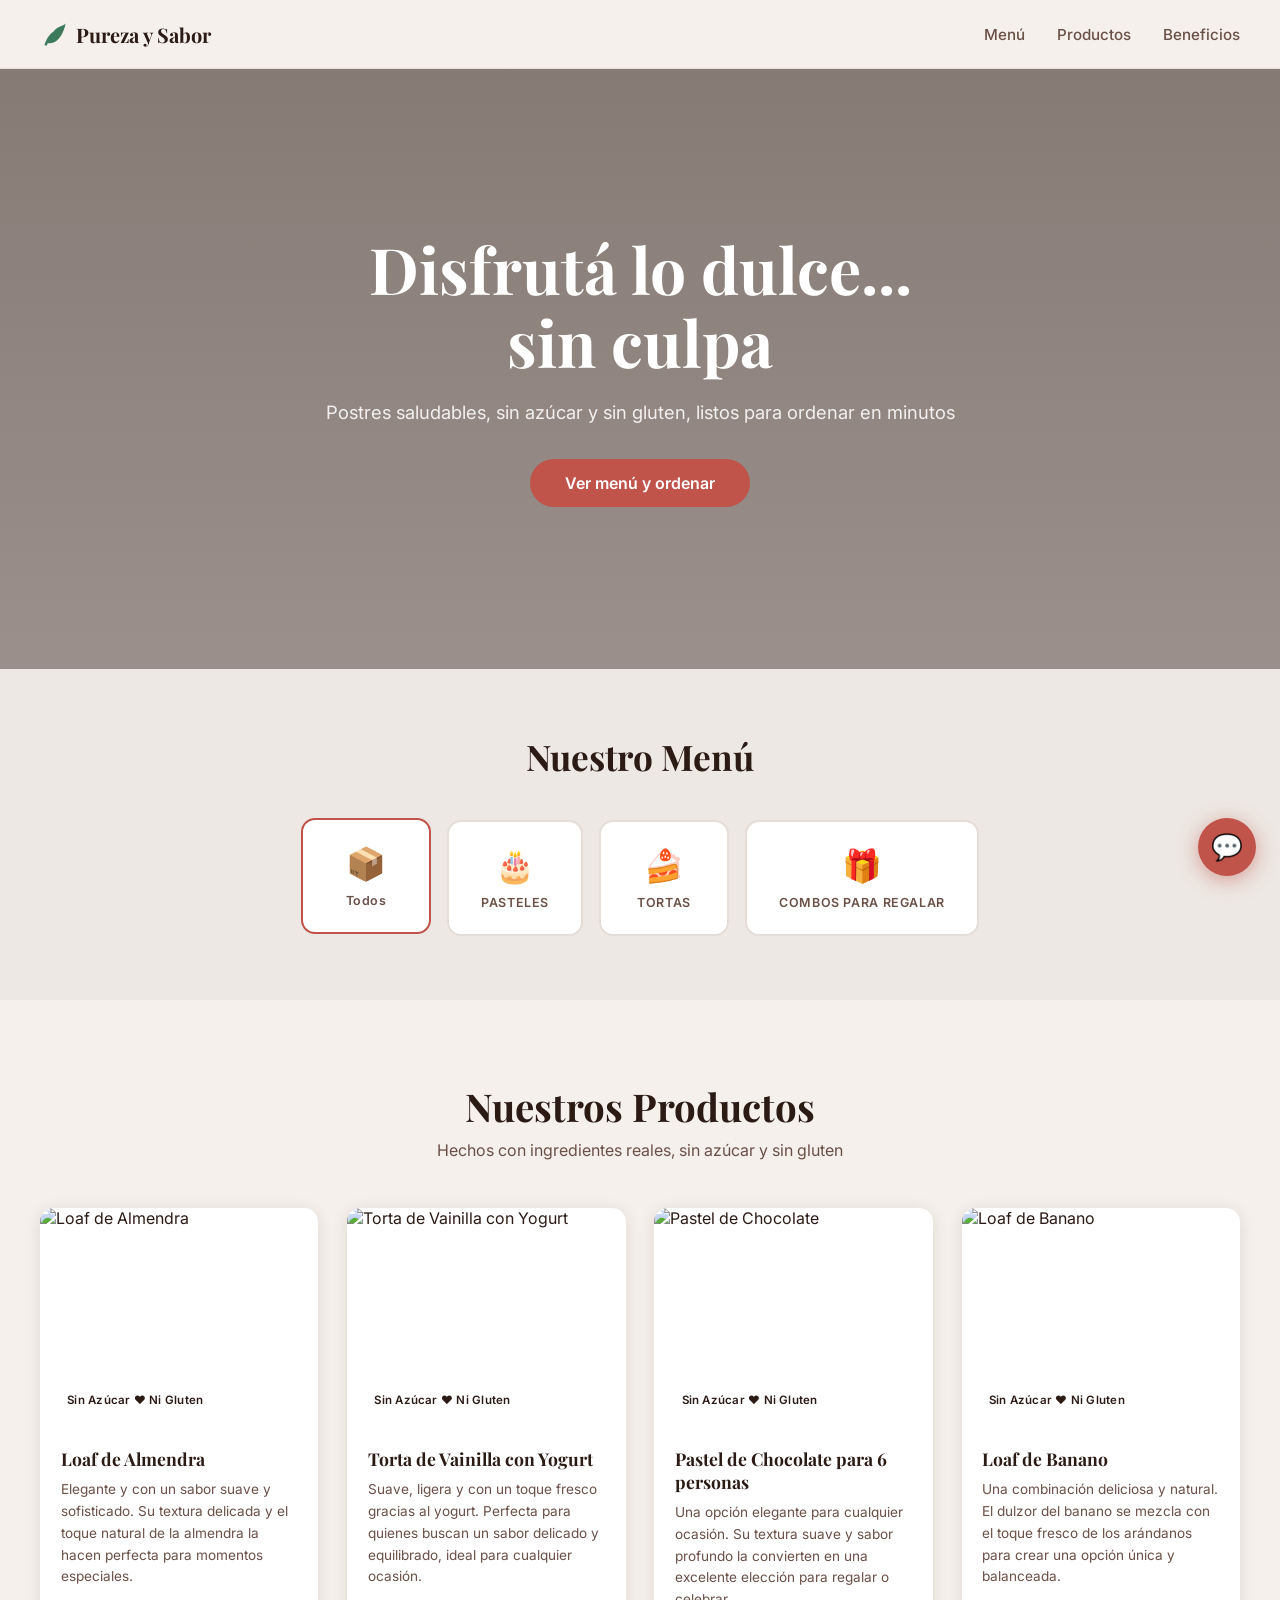
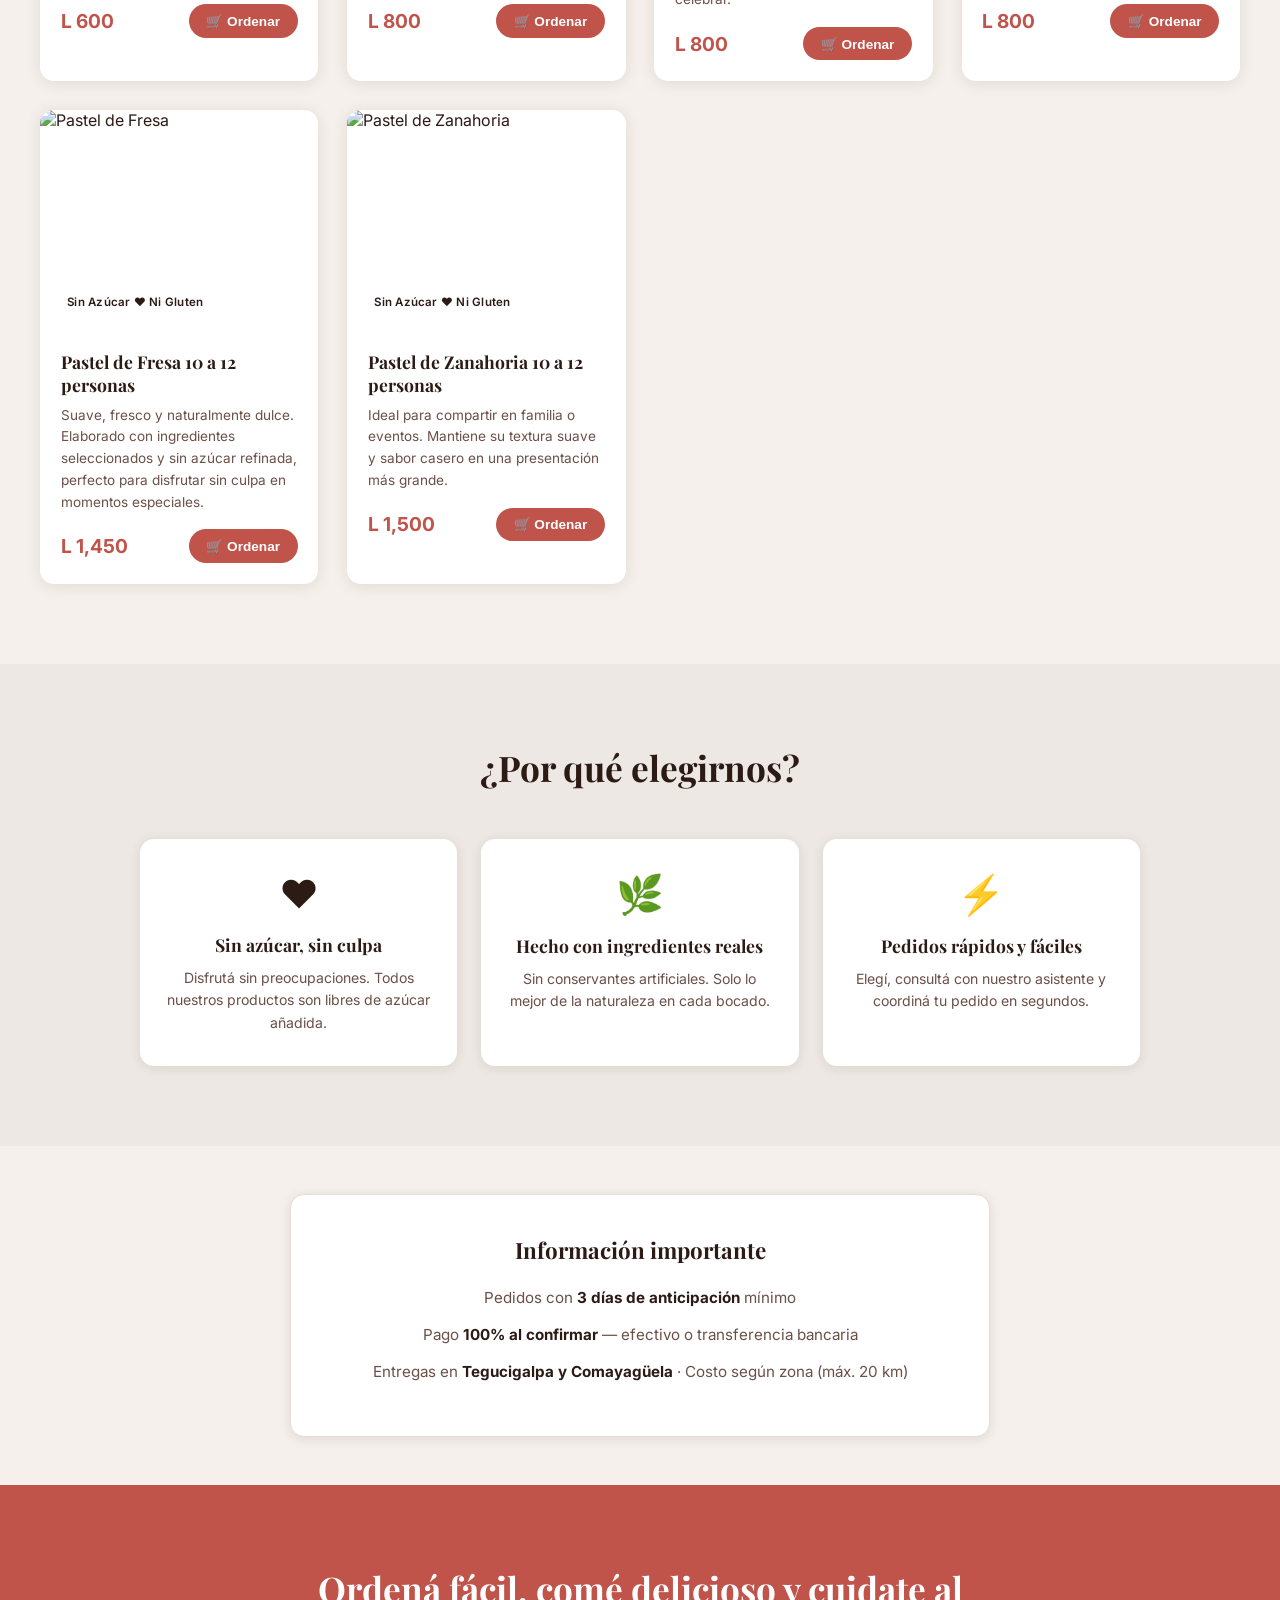
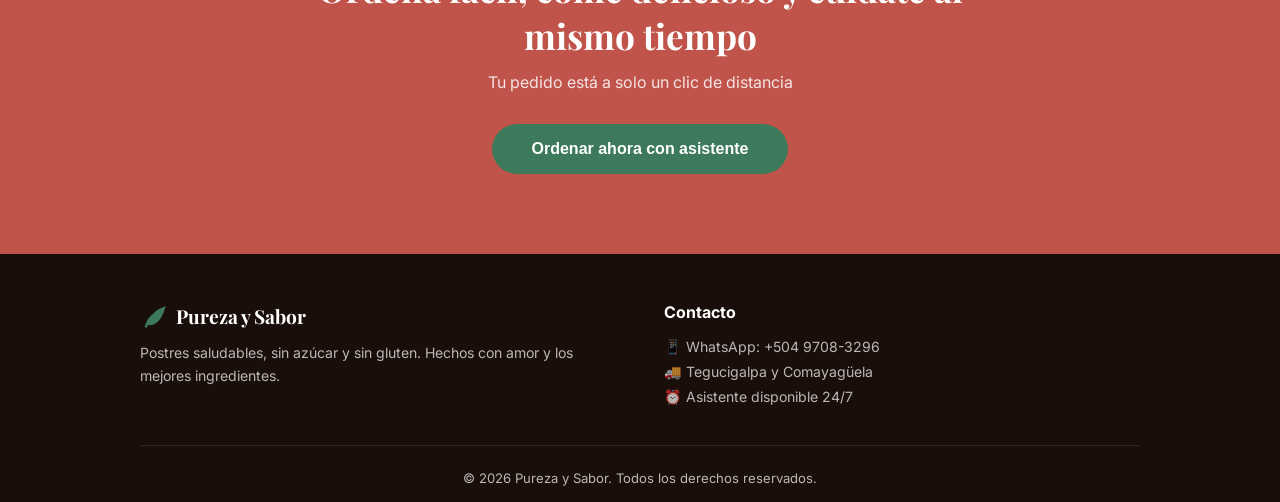
==== commit dbb1a75d: "Add files via upload" ====
--- a/index.html
+++ b/index.html
@@ -12,8 +12,8 @@
     <nav class="navbar">
         <div class="nav-container">
             <div class="nav-logo">
-                <svg class="logo-leaf" viewBox="0 0 24 24" fill="none" stroke="currentColor" stroke-width="2.2">
-                    <path d="M12 22c0-5.523-4.477-10-10-10 5.523 0 10-4.477 10-10 0 5.523 4.477 10 10 10-5.523 0-10 4.477-10 10z"/>
+                <svg class="logo-leaf" viewBox="0 0 24 24" fill="currentColor">
+                    <path d="M17 8C8 10 5.9 16.17 3.82 21.34L5.71 22l1-2.3A4.49 4.49 0 0 0 8 20C19 20 22 3 22 3c-1 2-8 2-11 8"/>
                 </svg>
                 <span class="logo-text">Pureza y Sabor</span>
             </div>
@@ -38,19 +38,19 @@
     <section class="menu-section" id="menu">
         <h2>Nuestro Menú</h2>
         <div class="menu-cats">
-            <div class="cat-card active">
+            <div class="cat-card active" onclick="filtrar('todos', this)">
                 <div class="cat-icon">📦</div>
                 <span>Todos</span>
             </div>
-            <div class="cat-card">
+            <div class="cat-card" onclick="filtrar('pasteles', this)">
                 <div class="cat-icon">🎂</div>
                 <span>PASTELES</span>
             </div>
-            <div class="cat-card">
+            <div class="cat-card" onclick="filtrar('tortas', this)">
                 <div class="cat-icon">🍰</div>
                 <span>TORTAS</span>
             </div>
-            <div class="cat-card">
+            <div class="cat-card" onclick="filtrar('combos', this)">
                 <div class="cat-icon">🎁</div>
                 <span>COMBOS PARA REGALAR</span>
             </div>
@@ -63,7 +63,7 @@
         <p class="section-sub">Hechos con ingredientes reales, sin azúcar y sin gluten</p>
         <div class="products-grid">
 
-            <div class="product-card">
+            <div class="product-card" data-cat="pasteles">
                 <div class="product-img">
                     <img src="https://qfleibrmbhcsldqplupg.supabase.co/storage/v1/object/public/product-images/uploads/1775943329271-afktnhu4e8n.png" alt="Loaf de Almendra">
                     <div class="sin-azucar-badge">Sin Azúcar ♥ Ni Gluten</div>
@@ -78,7 +78,7 @@
                 </div>
             </div>
 
-            <div class="product-card">
+            <div class="product-card" data-cat="tortas">
                 <div class="product-img">
                     <img src="https://qfleibrmbhcsldqplupg.supabase.co/storage/v1/object/public/product-images/uploads/1775943535216-u1icgmh881.png" alt="Torta de Vainilla con Yogurt">
                     <div class="sin-azucar-badge">Sin Azúcar ♥ Ni Gluten</div>
@@ -93,7 +93,7 @@
                 </div>
             </div>
 
-            <div class="product-card">
+            <div class="product-card" data-cat="pasteles">
                 <div class="product-img">
                     <img src="https://qfleibrmbhcsldqplupg.supabase.co/storage/v1/object/public/product-images/uploads/1775947303740-08gb16lnj6hh.png" alt="Pastel de Chocolate">
                     <div class="sin-azucar-badge">Sin Azúcar ♥ Ni Gluten</div>
@@ -108,7 +108,7 @@
                 </div>
             </div>
 
-            <div class="product-card">
+            <div class="product-card" data-cat="pasteles">
                 <div class="product-img">
                     <img src="https://qfleibrmbhcsldqplupg.supabase.co/storage/v1/object/public/product-images/uploads/1775943241018-w526c4xw2gm.jpeg" alt="Loaf de Banano">
                     <div class="sin-azucar-badge">Sin Azúcar ♥ Ni Gluten</div>
@@ -123,7 +123,7 @@
                 </div>
             </div>
 
-            <div class="product-card">
+            <div class="product-card" data-cat="pasteles">
                 <div class="product-img">
                     <img src="https://qfleibrmbhcsldqplupg.supabase.co/storage/v1/object/public/product-images/uploads/1775935064564-8mpobl3g3co.png" alt="Pastel de Fresa">
                     <div class="sin-azucar-badge">Sin Azúcar ♥ Ni Gluten</div>
@@ -138,7 +138,7 @@
                 </div>
             </div>
 
-            <div class="product-card">
+            <div class="product-card" data-cat="pasteles">
                 <div class="product-img">
                     <img src="https://qfleibrmbhcsldqplupg.supabase.co/storage/v1/object/public/product-images/uploads/1775942893435-4qhqg1egyfl.png" alt="Pastel de Zanahoria">
                     <div class="sin-azucar-badge">Sin Azúcar ♥ Ni Gluten</div>
@@ -200,8 +200,8 @@
         <div class="footer-content">
             <div class="footer-brand">
                 <div class="nav-logo">
-                    <svg class="logo-leaf" viewBox="0 0 24 24" fill="none" stroke="currentColor" stroke-width="2.2">
-                        <path d="M12 22c0-5.523-4.477-10-10-10 5.523 0 10-4.477 10-10 0 5.523 4.477 10 10 10-5.523 0-10 4.477-10 10z"/>
+                    <svg class="logo-leaf" viewBox="0 0 24 24" fill="currentColor">
+                        <path d="M17 8C8 10 5.9 16.17 3.82 21.34L5.71 22l1-2.3A4.49 4.49 0 0 0 8 20C19 20 22 3 22 3c-1 2-8 2-11 8"/>
                     </svg>
                     <span class="logo-text">Pureza y Sabor</span>
                 </div>
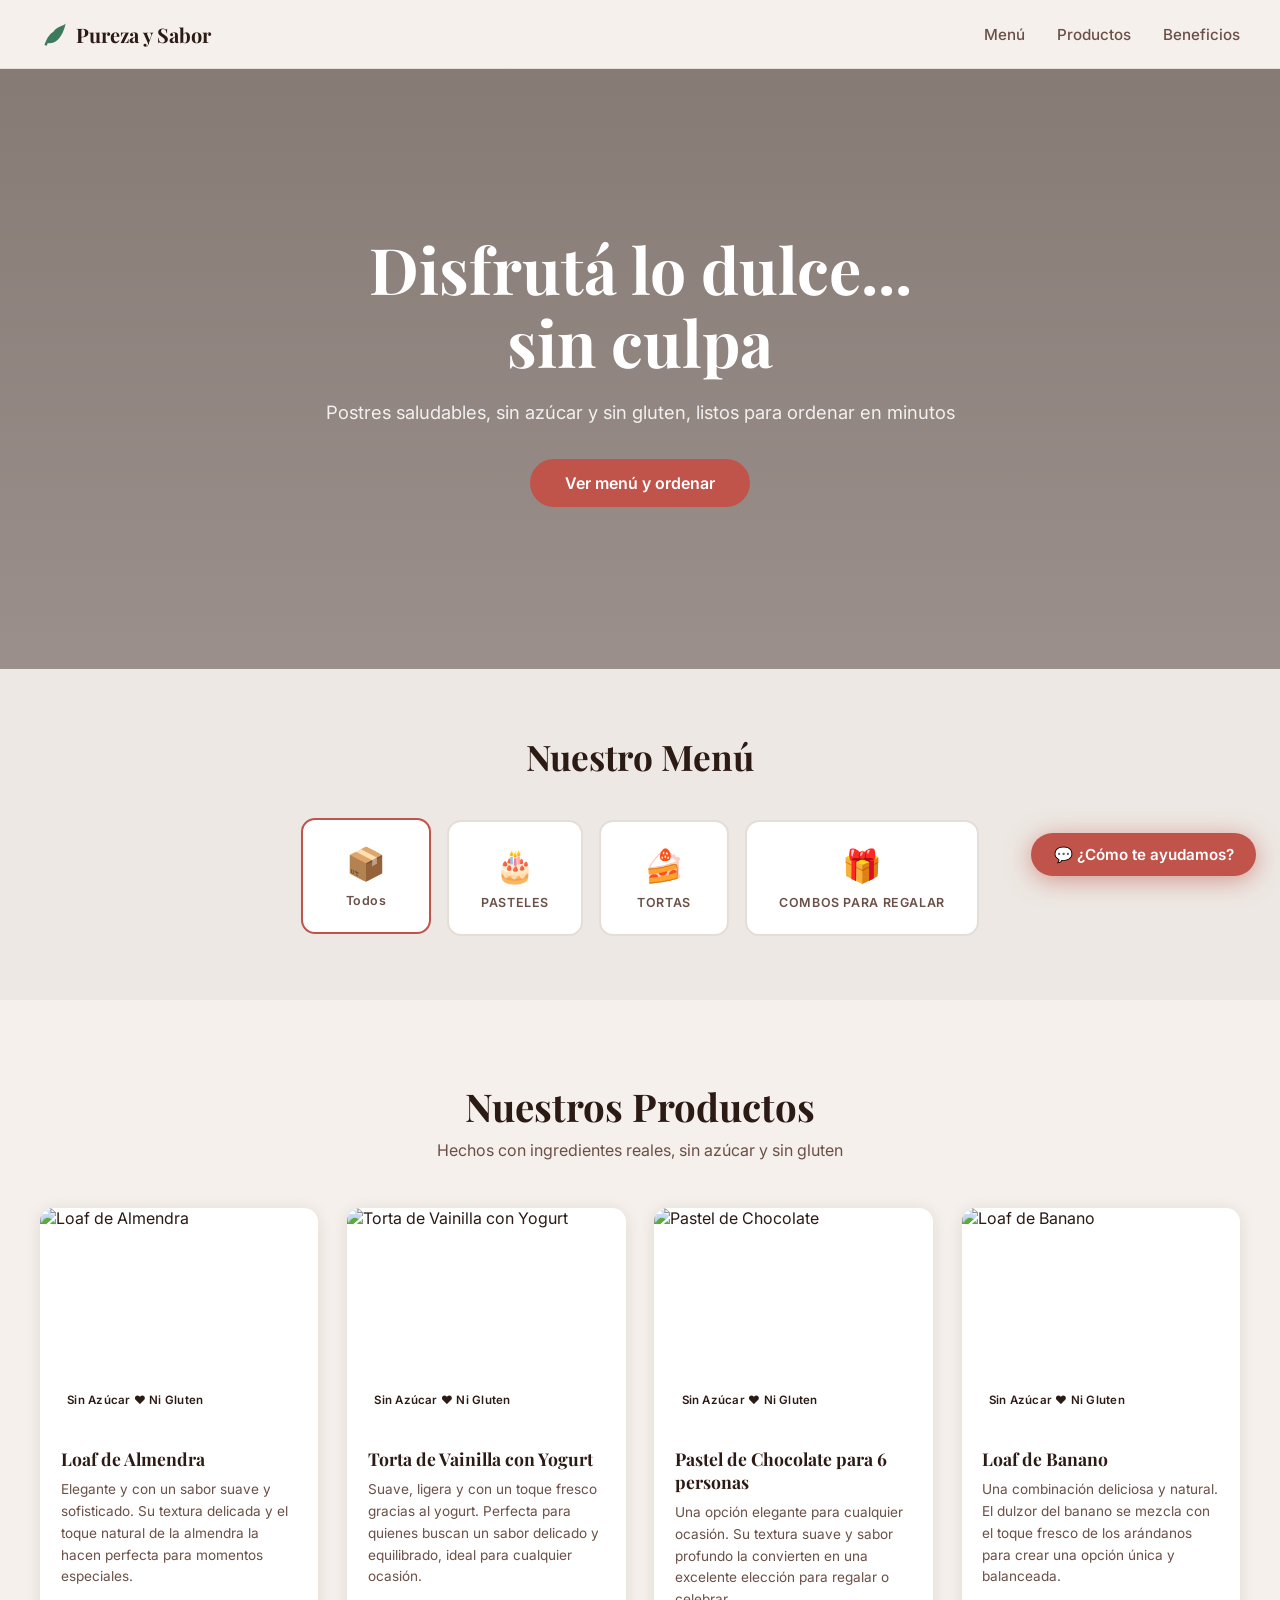
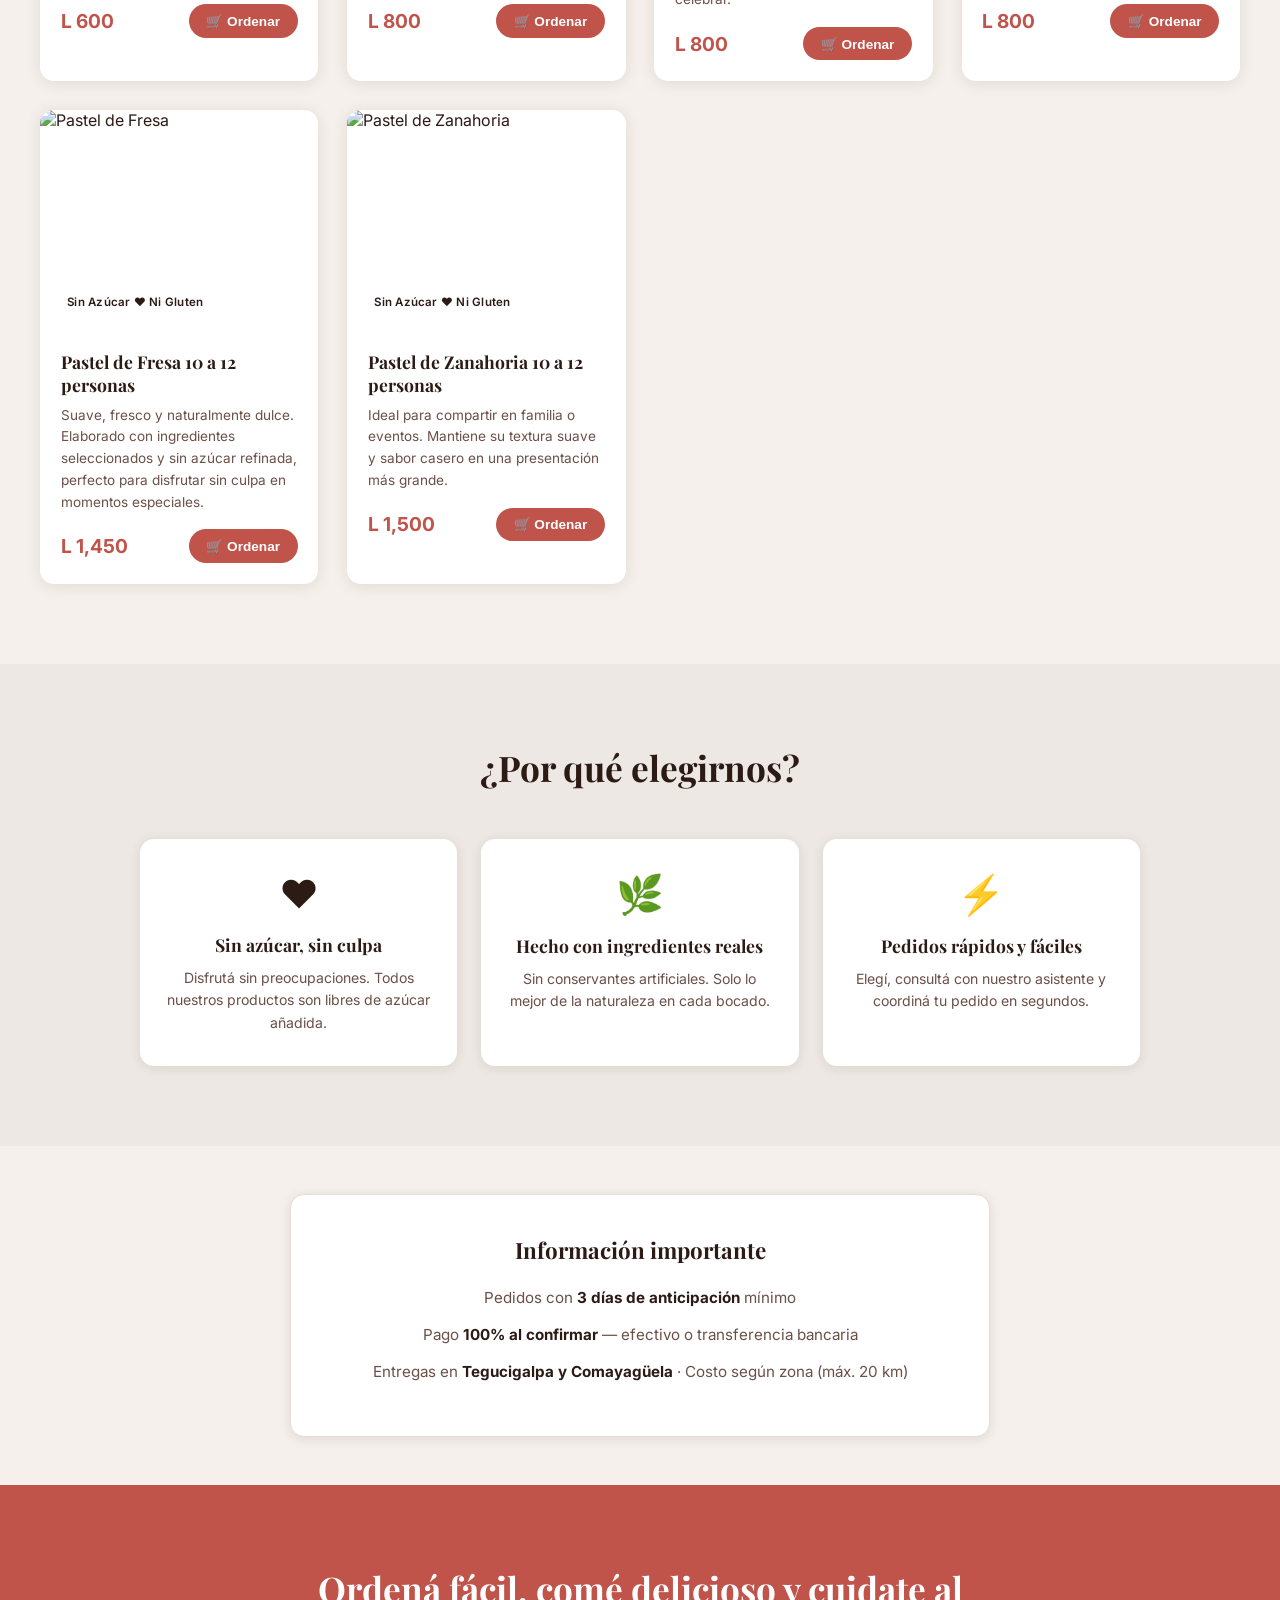
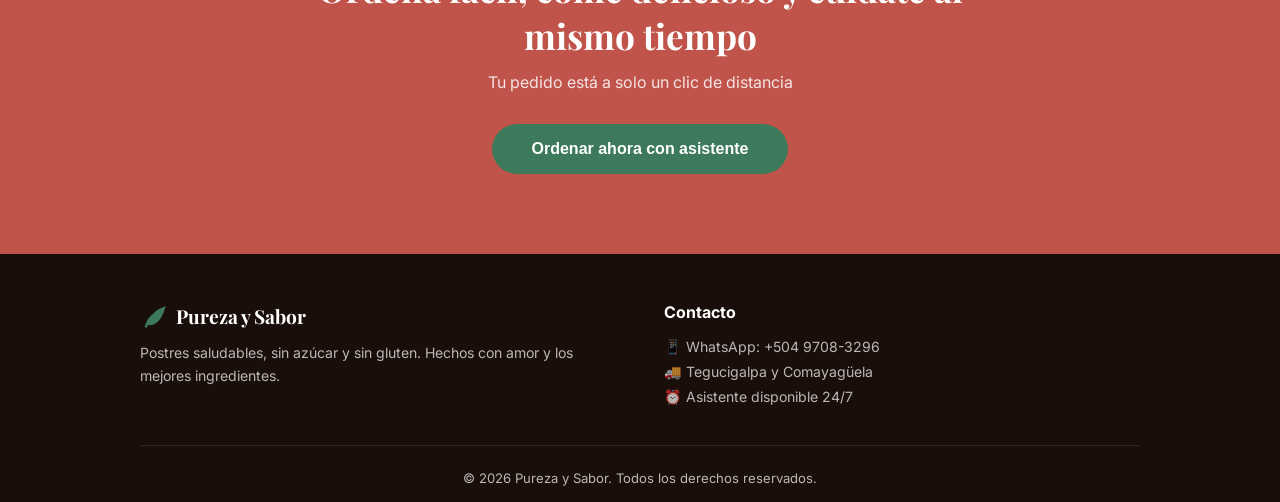
==== commit 134cec3e: "Add files via upload" ====
--- a/index.html
+++ b/index.html
@@ -220,7 +220,7 @@
     </footer>
 
     <!-- CHATBOT FAB -->
-    <button class="chat-fab" onclick="toggleChat()" id="chatFab">💬</button>
+    <button class="chat-fab" onclick="toggleChat()" id="chatFab">💬 ¿Cómo te ayudamos?</button>
 
     <!-- CHATBOT WIDGET -->
     <div id="chatWidget" class="chat-widget">
--- a/styles.css
+++ b/styles.css
@@ -177,14 +177,17 @@
 /* ── CHATBOT WIDGET ── */
 .chat-fab {
     position: fixed; bottom: 24px; right: 24px;
-    width: 58px; height: 58px; border-radius: 50%;
     background: var(--primary); color: #fff;
-    border: none; font-size: 1.6rem;
-    cursor: pointer; box-shadow: 0 4px 20px rgba(192,83,74,0.5);
+    border: none; border-radius: 50px;
+    padding: 0.75rem 1.4rem;
+    font-size: 0.95rem; font-weight: 600;
+    cursor: pointer;
+    box-shadow: 0 4px 24px rgba(192,83,74,0.55);
     z-index: 999; transition: transform 0.2s, opacity 0.2s;
-    display: flex; align-items: center; justify-content: center;
-}
-.chat-fab:hover { transform: scale(1.08); }
+    display: flex; align-items: center; gap: 0.5rem;
+    font-family: 'Inter', sans-serif;
+}
+.chat-fab:hover { transform: translateY(-2px); box-shadow: 0 6px 30px rgba(192,83,74,0.65); }
 .chat-fab.hidden { opacity: 0; pointer-events: none; }
 
 .chat-widget {
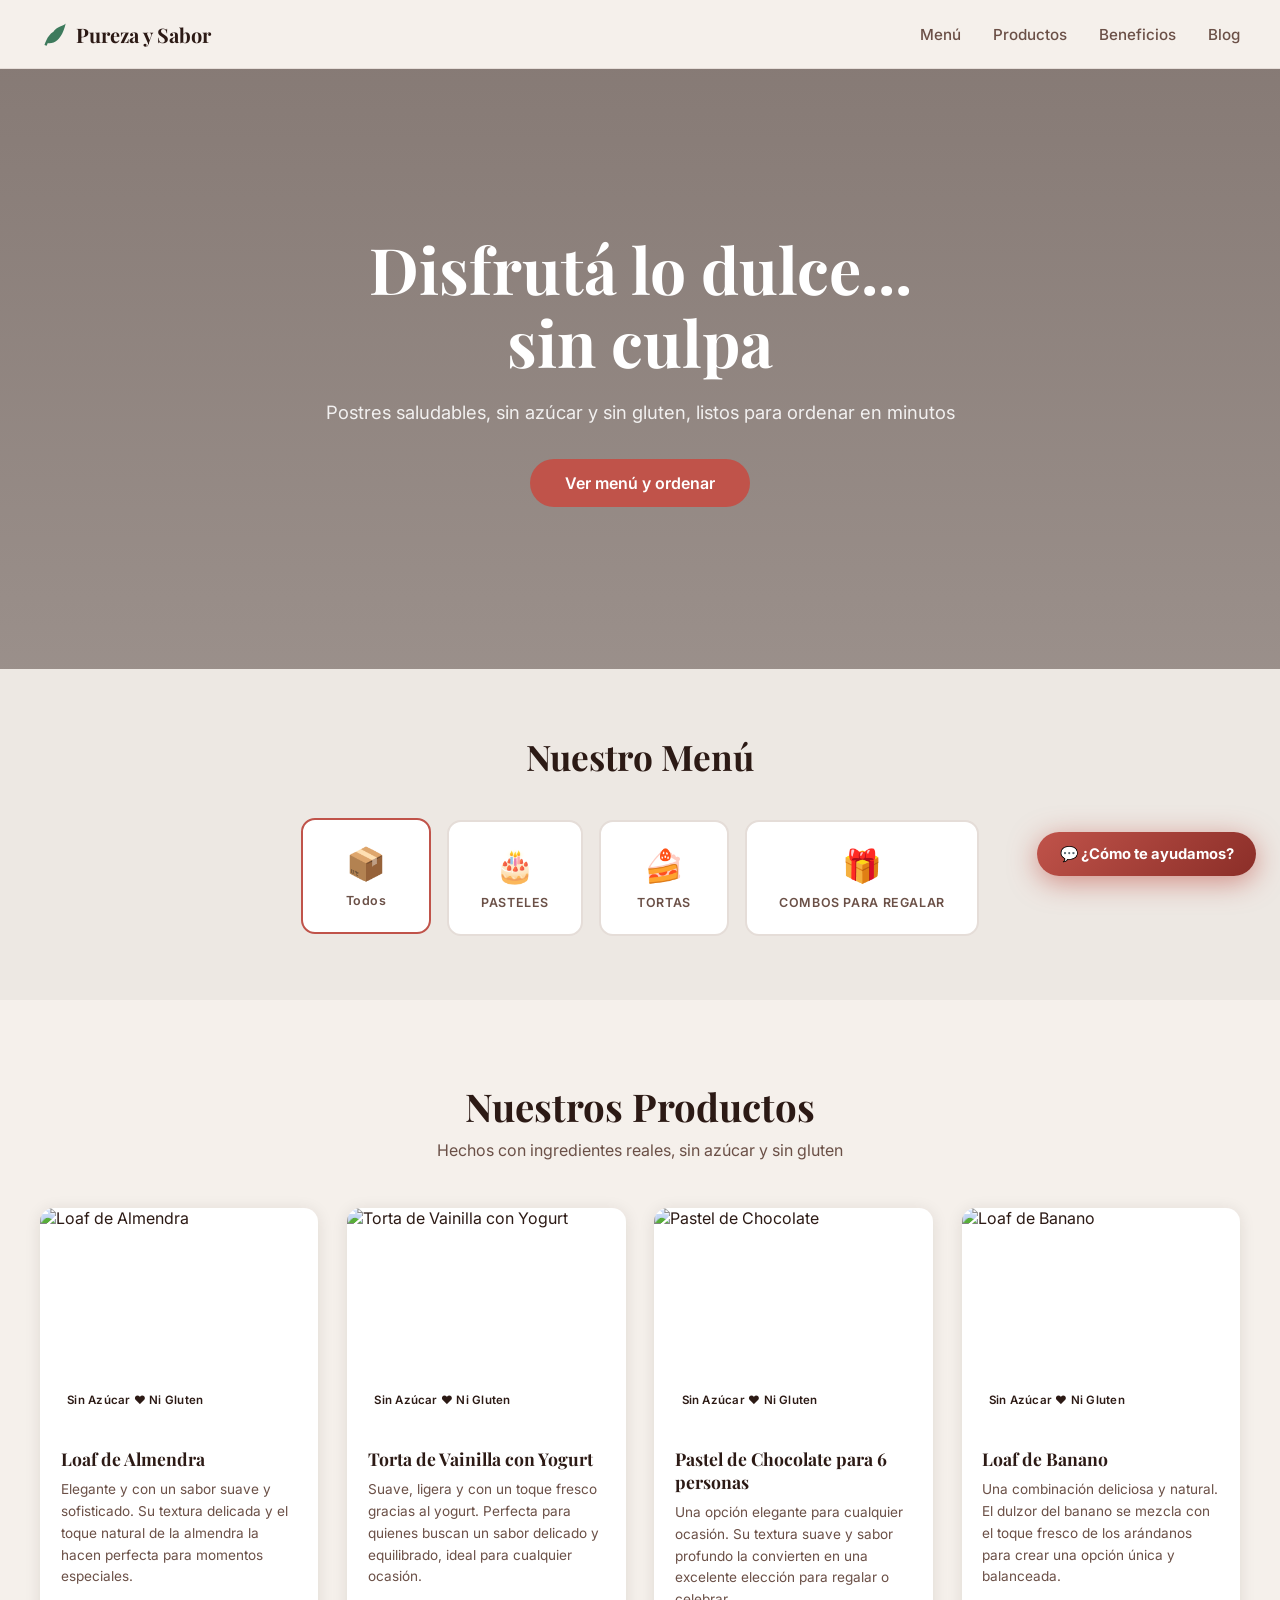
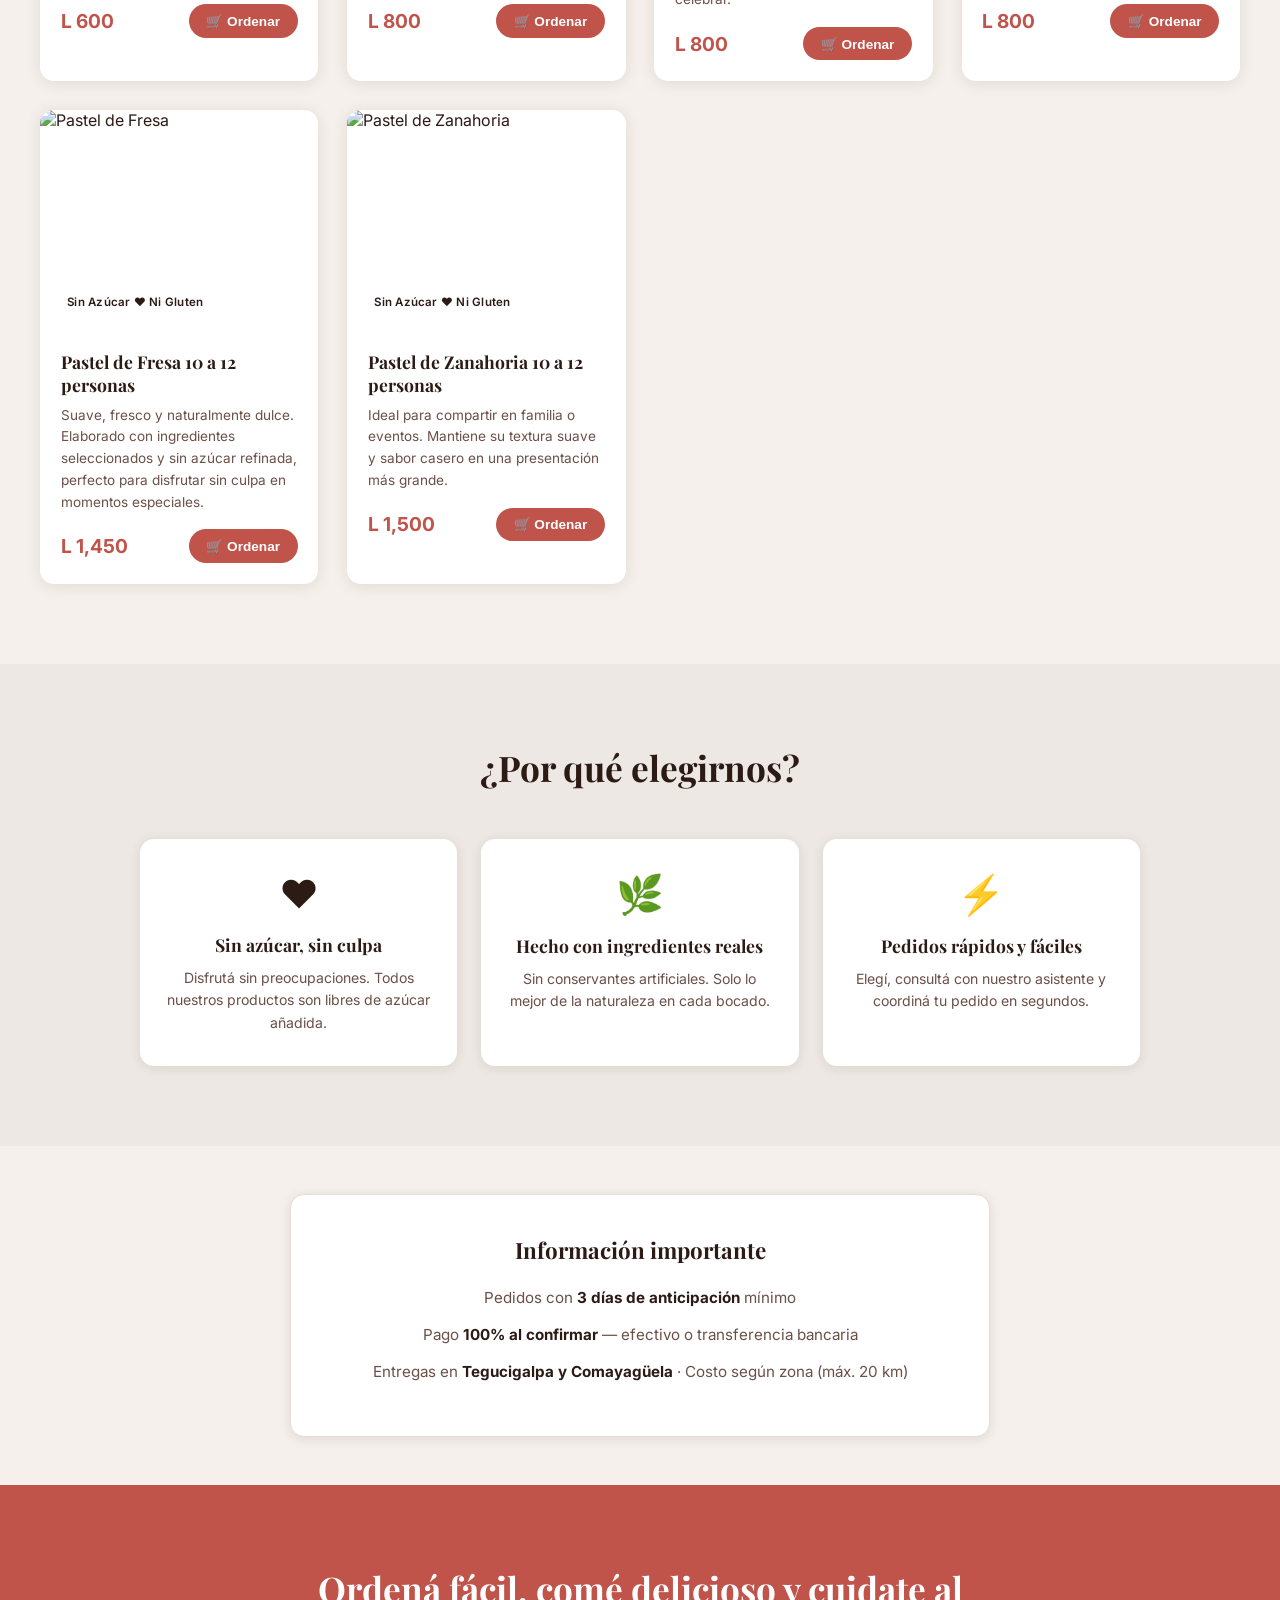
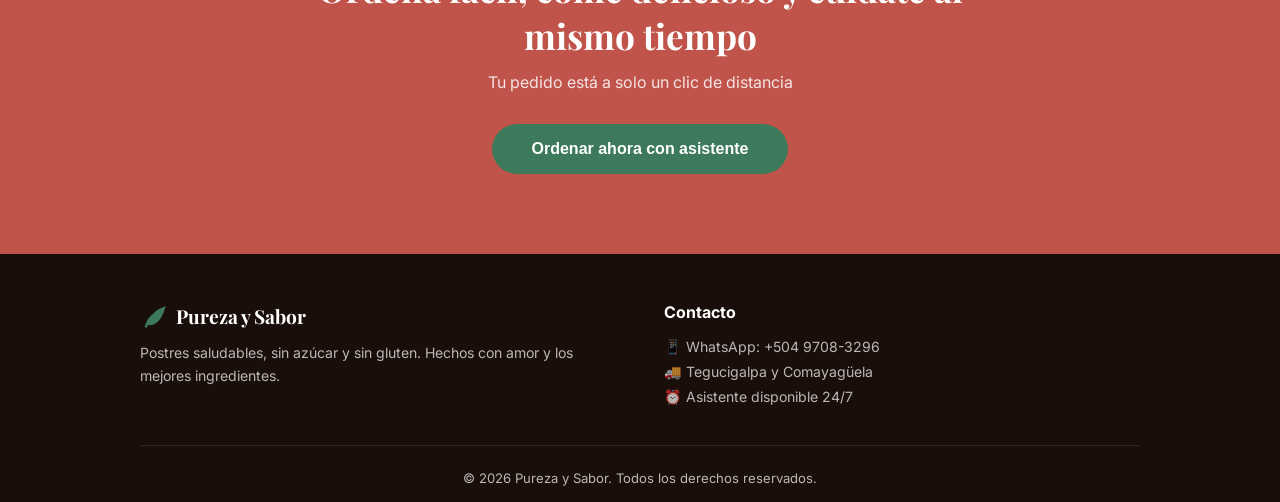
==== commit 03a82e57: "Agregar blog con panel admin para publicar notas" ====
--- a/index.html
+++ b/index.html
@@ -21,6 +21,7 @@
                 <li><a href="#menu">Menú</a></li>
                 <li><a href="#productos">Productos</a></li>
                 <li><a href="#beneficios">Beneficios</a></li>
+                <li><a href="blog.html">Blog</a></li>
             </ul>
         </div>
     </nav>
--- a/styles.css
+++ b/styles.css
@@ -177,17 +177,17 @@
 /* ── CHATBOT WIDGET ── */
 .chat-fab {
     position: fixed; bottom: 24px; right: 24px;
-    background: var(--primary); color: #fff;
-    border: none; border-radius: 50px;
-    padding: 0.75rem 1.4rem;
-    font-size: 0.95rem; font-weight: 600;
+    background: linear-gradient(135deg, #C0534A 0%, #8B2E28 100%);
+    color: #fff; border: none; border-radius: 50px;
+    padding: 0.8rem 1.4rem;
+    font-size: 0.92rem; font-weight: 700;
     cursor: pointer;
-    box-shadow: 0 4px 24px rgba(192,83,74,0.55);
-    z-index: 999; transition: transform 0.2s, opacity 0.2s;
+    box-shadow: 0 6px 28px rgba(192,83,74,0.6);
+    z-index: 999; transition: transform 0.2s, box-shadow 0.2s;
     display: flex; align-items: center; gap: 0.5rem;
     font-family: 'Inter', sans-serif;
 }
-.chat-fab:hover { transform: translateY(-2px); box-shadow: 0 6px 30px rgba(192,83,74,0.65); }
+.chat-fab:hover { transform: translateY(-2px); box-shadow: 0 8px 36px rgba(192,83,74,0.75); }
 .chat-fab.hidden { opacity: 0; pointer-events: none; }
 
 .chat-widget {
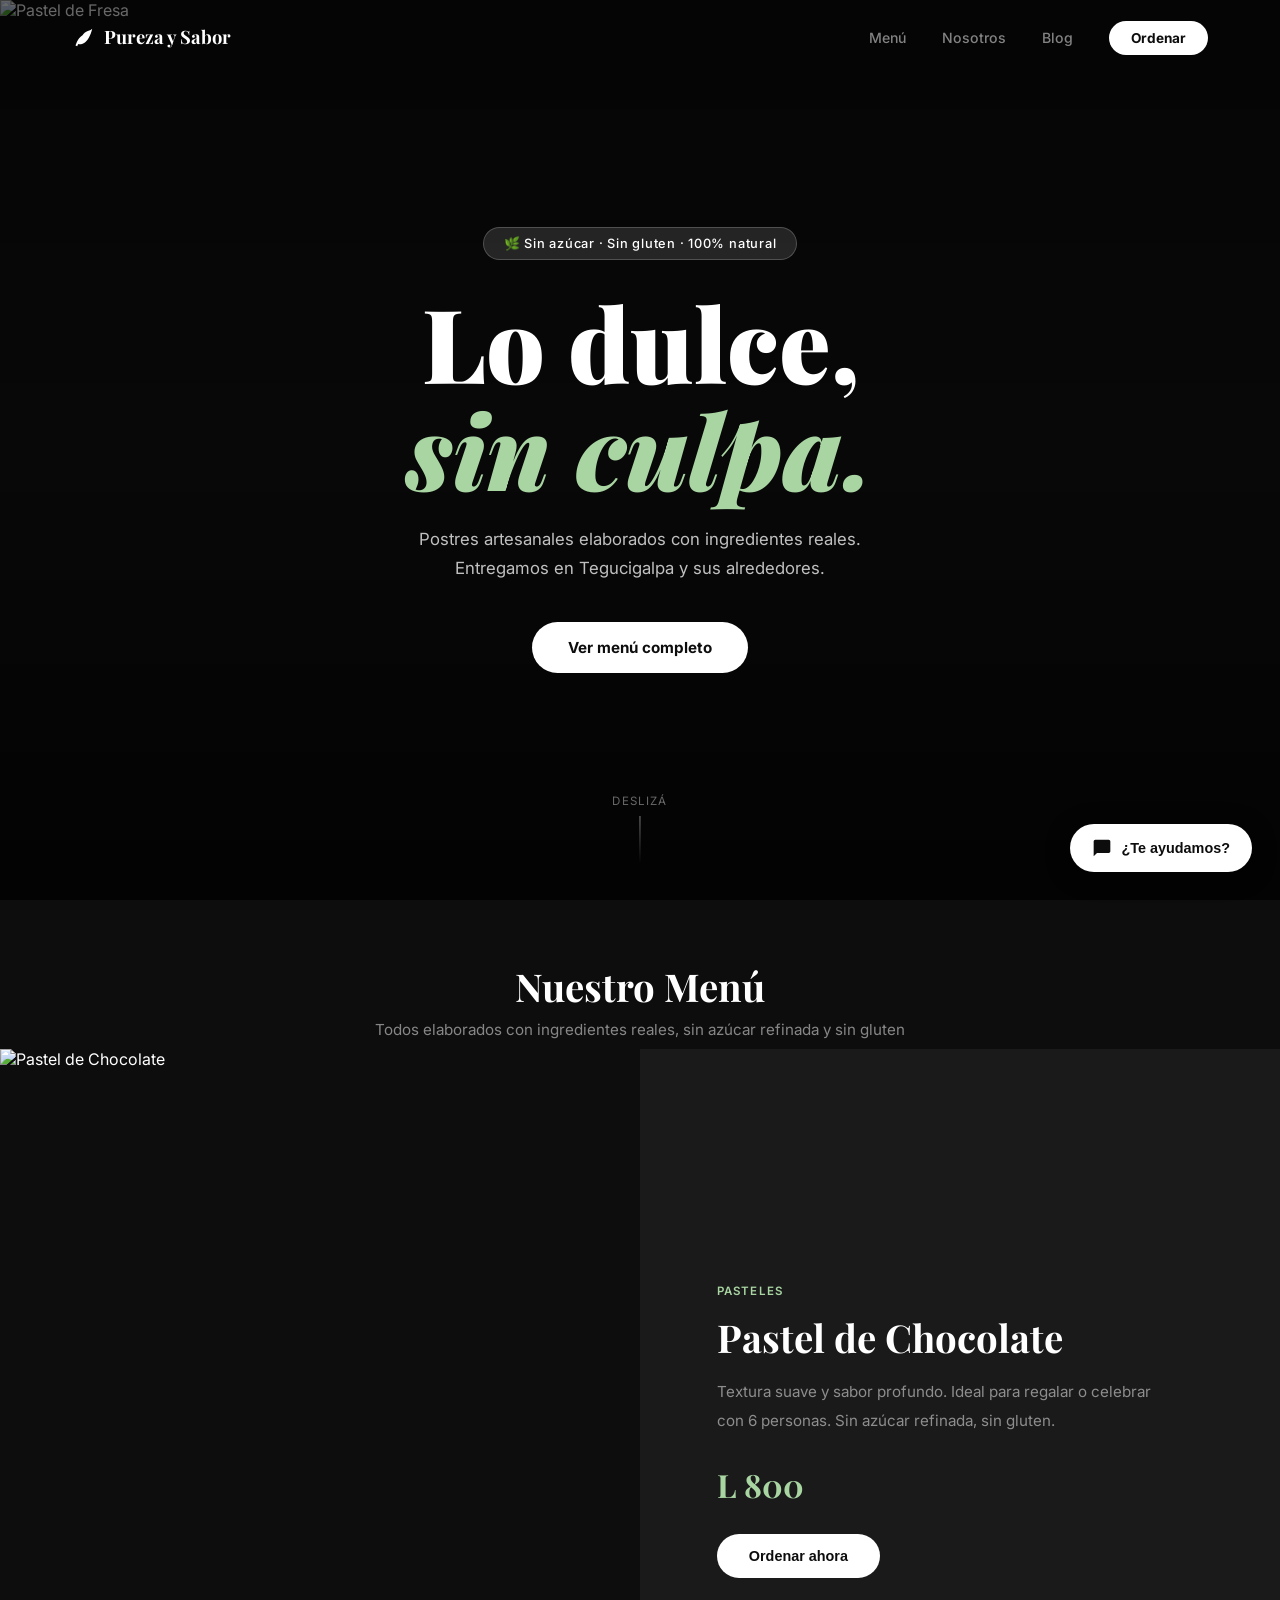
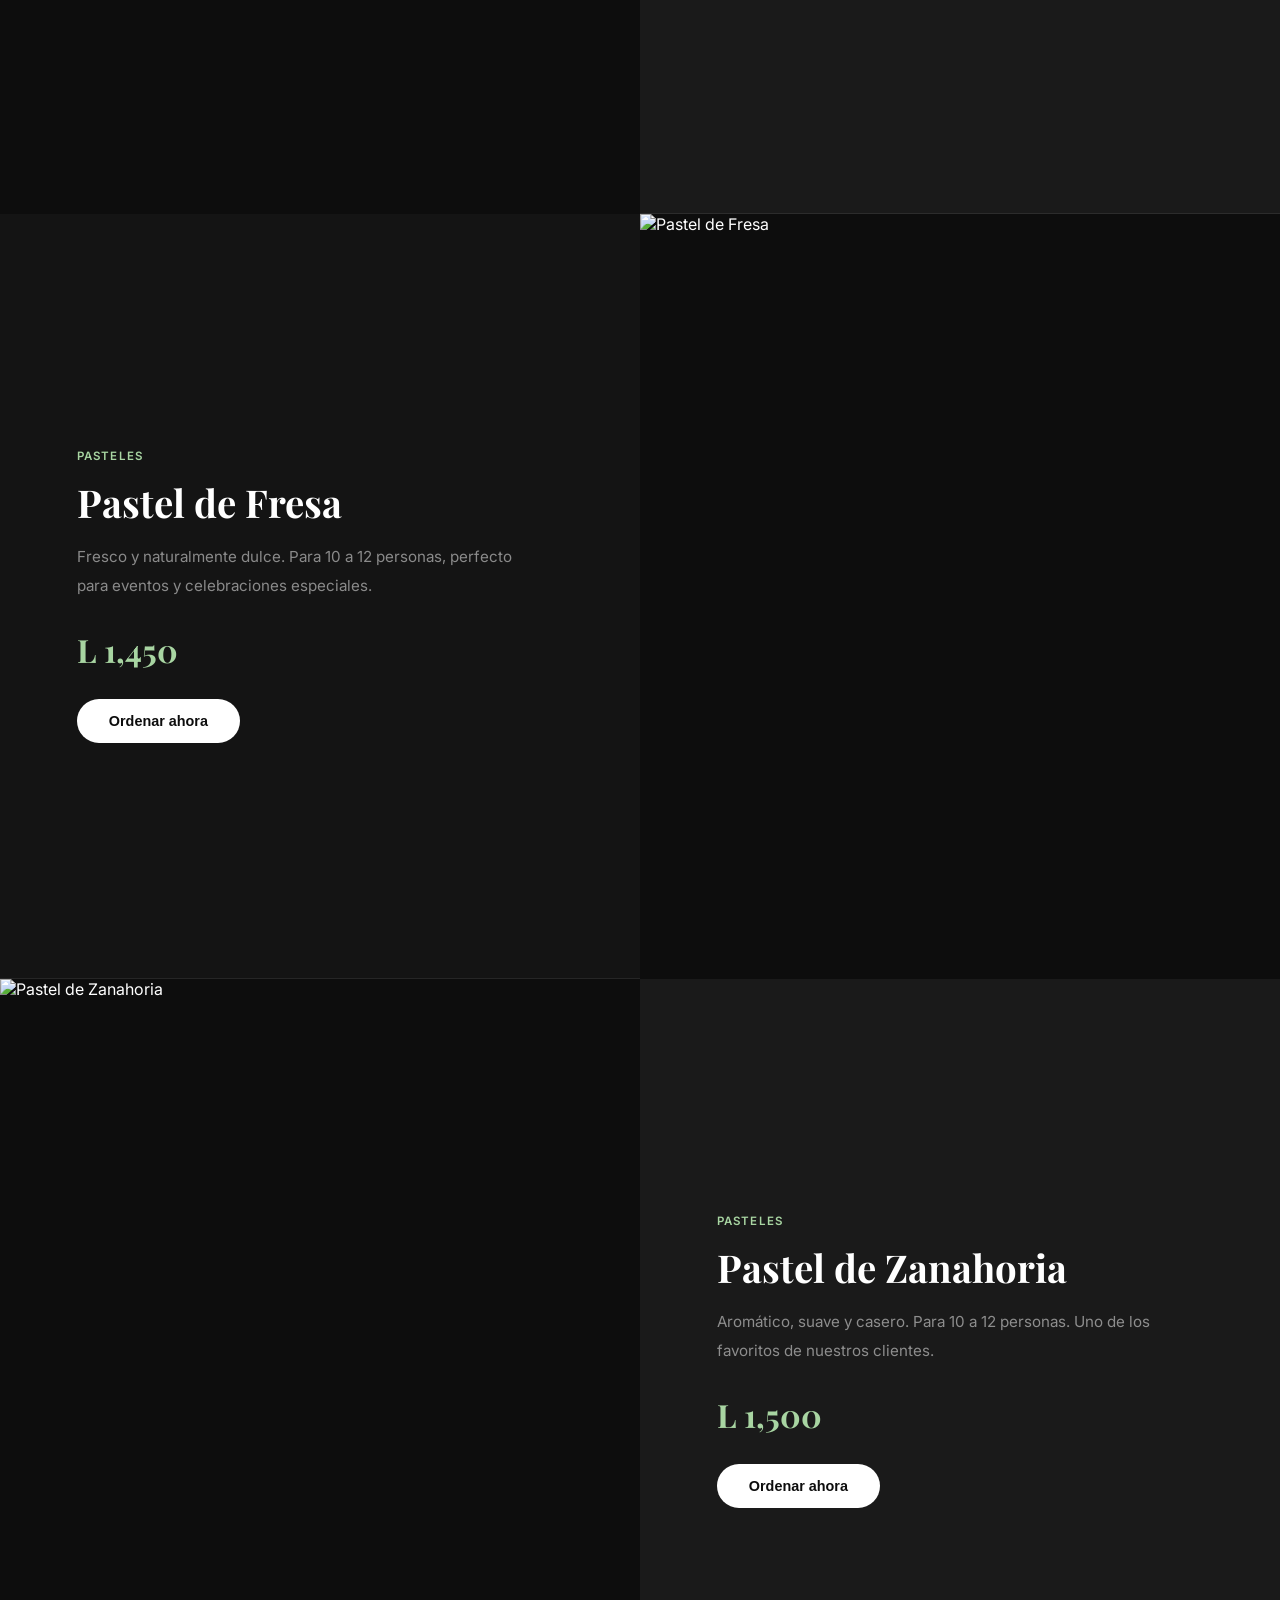
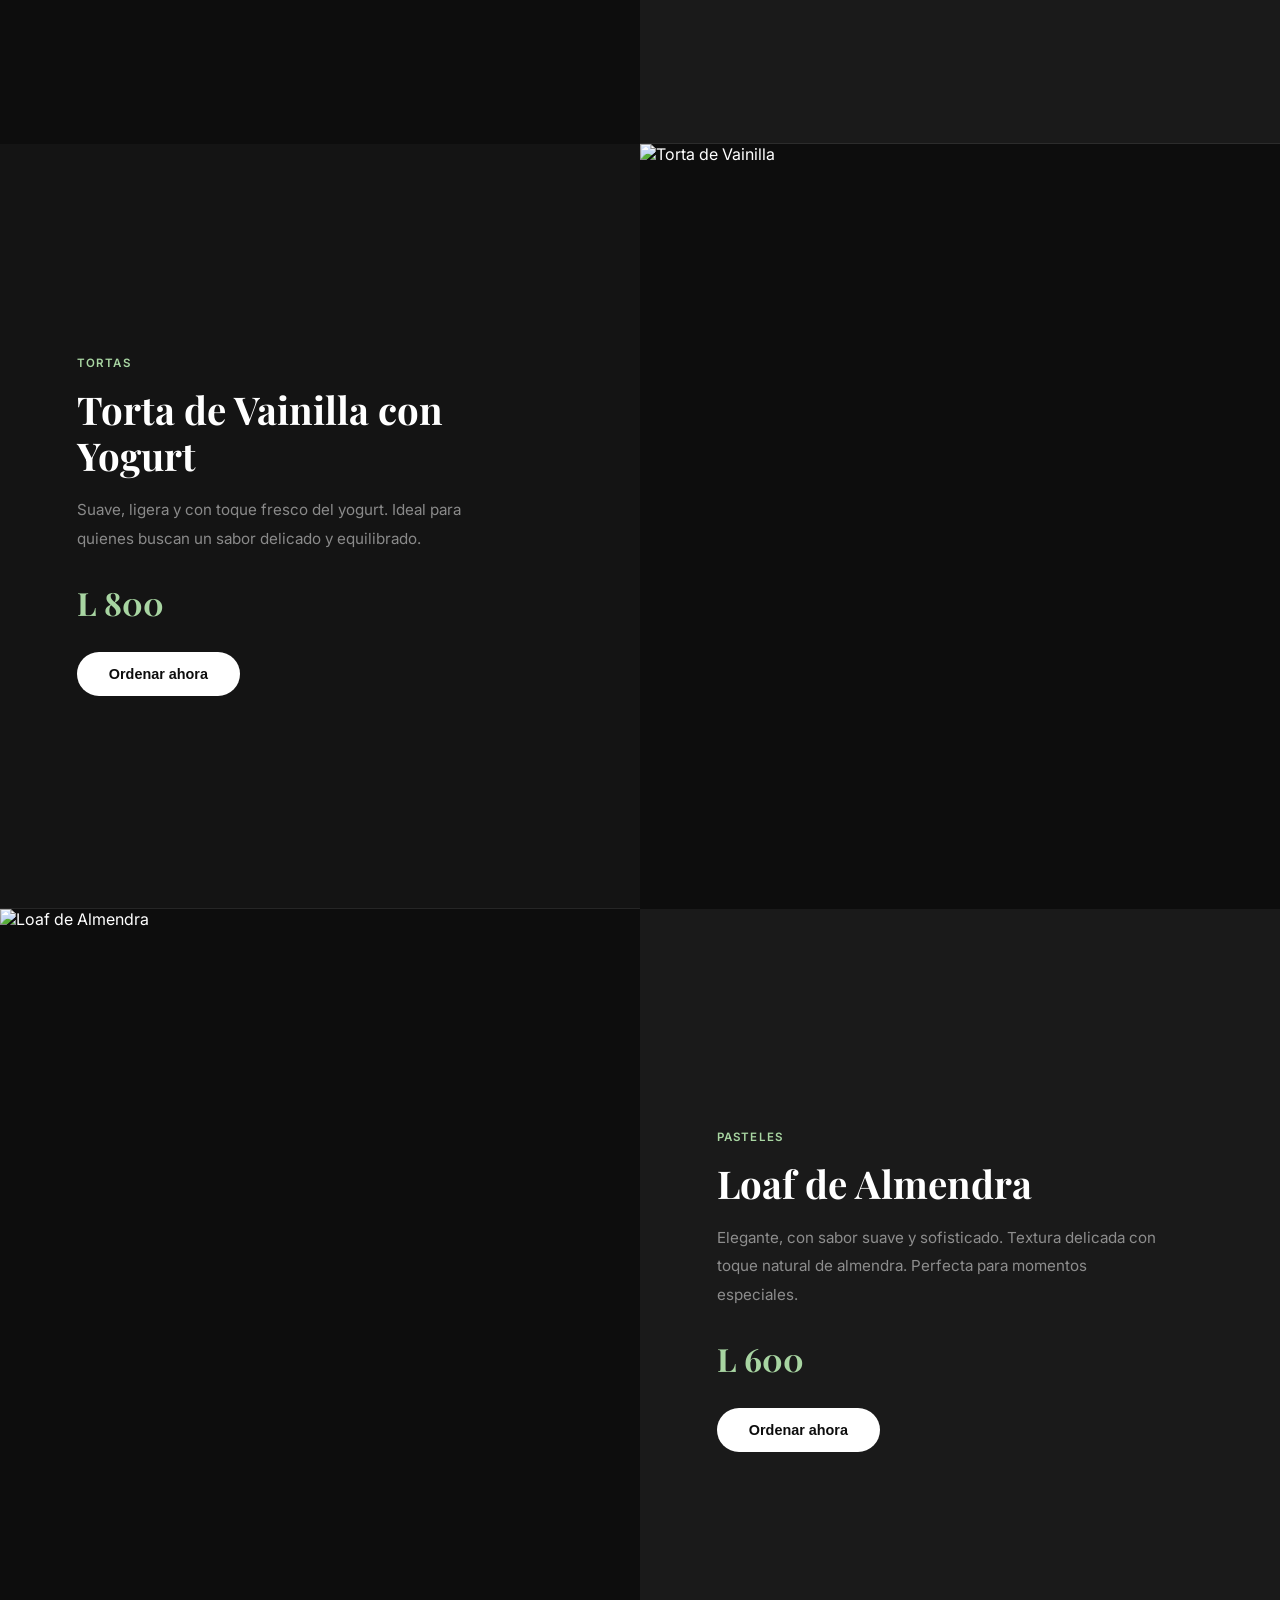
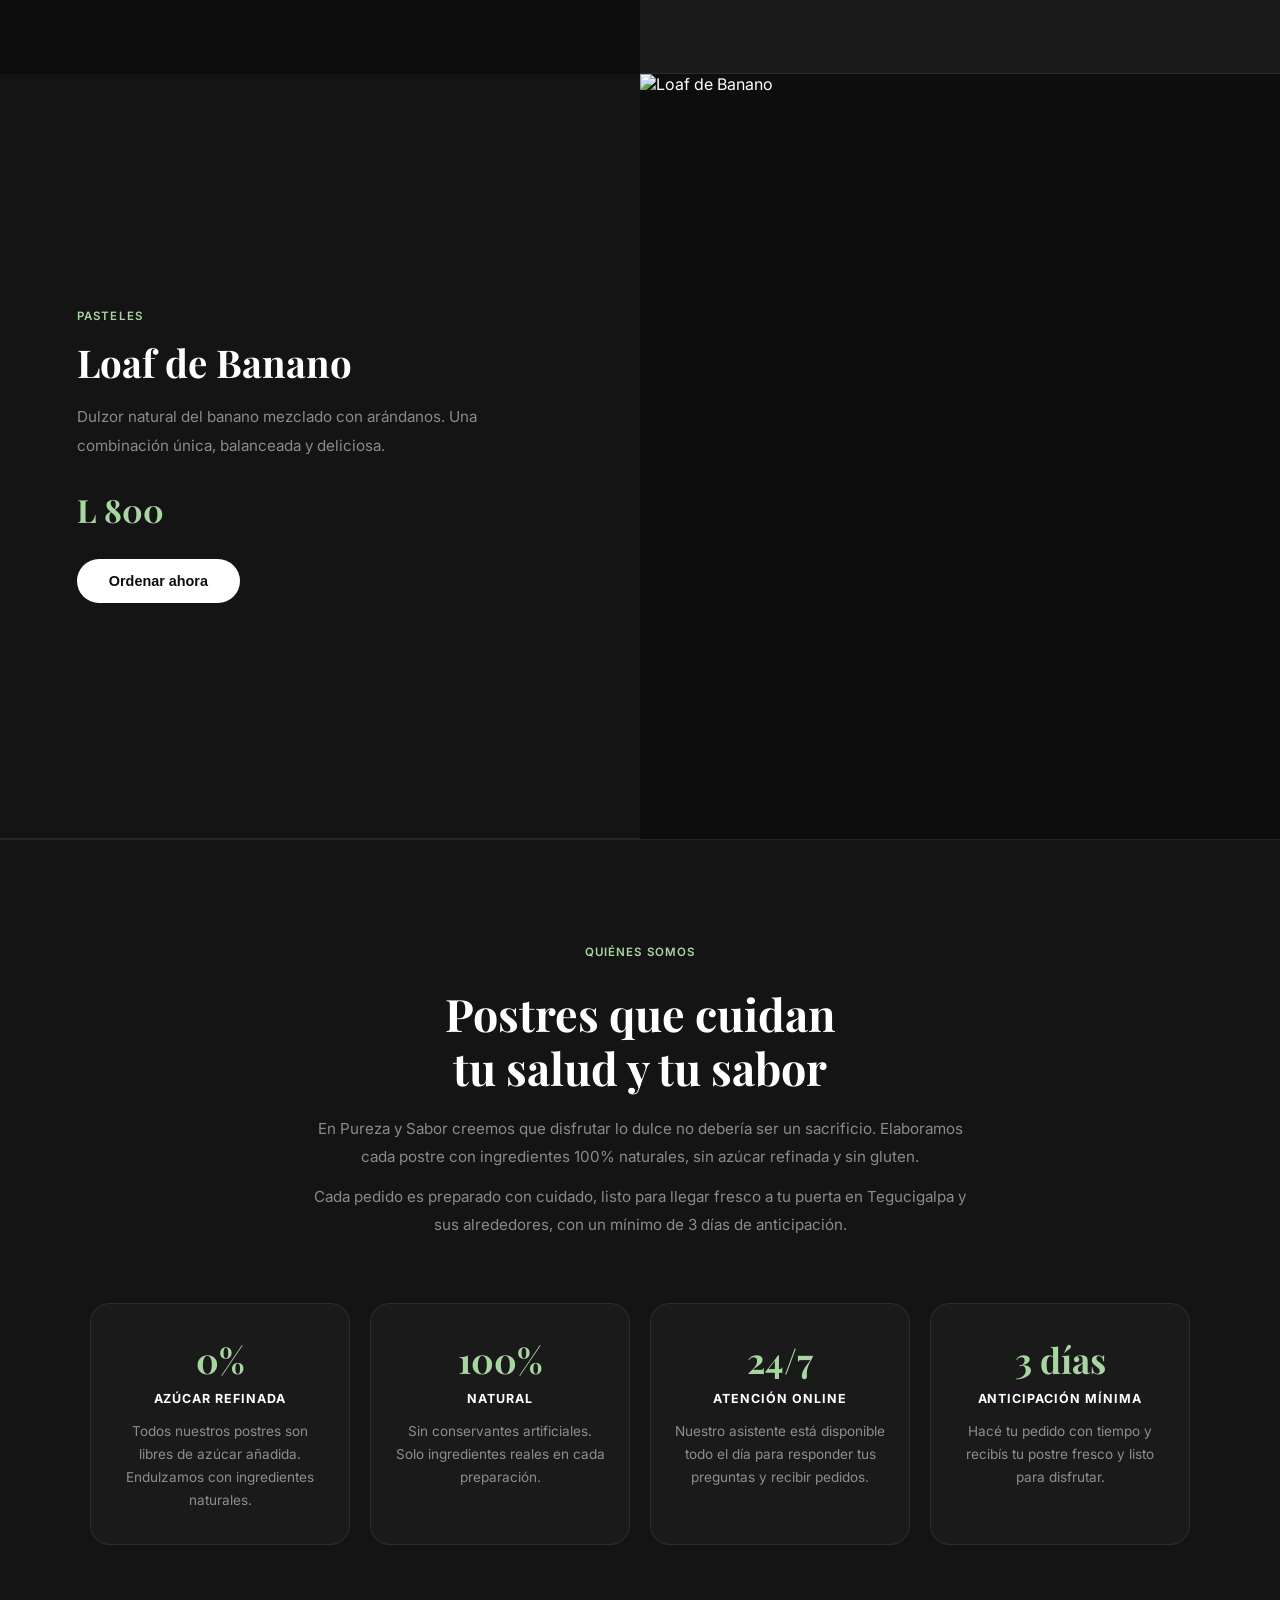
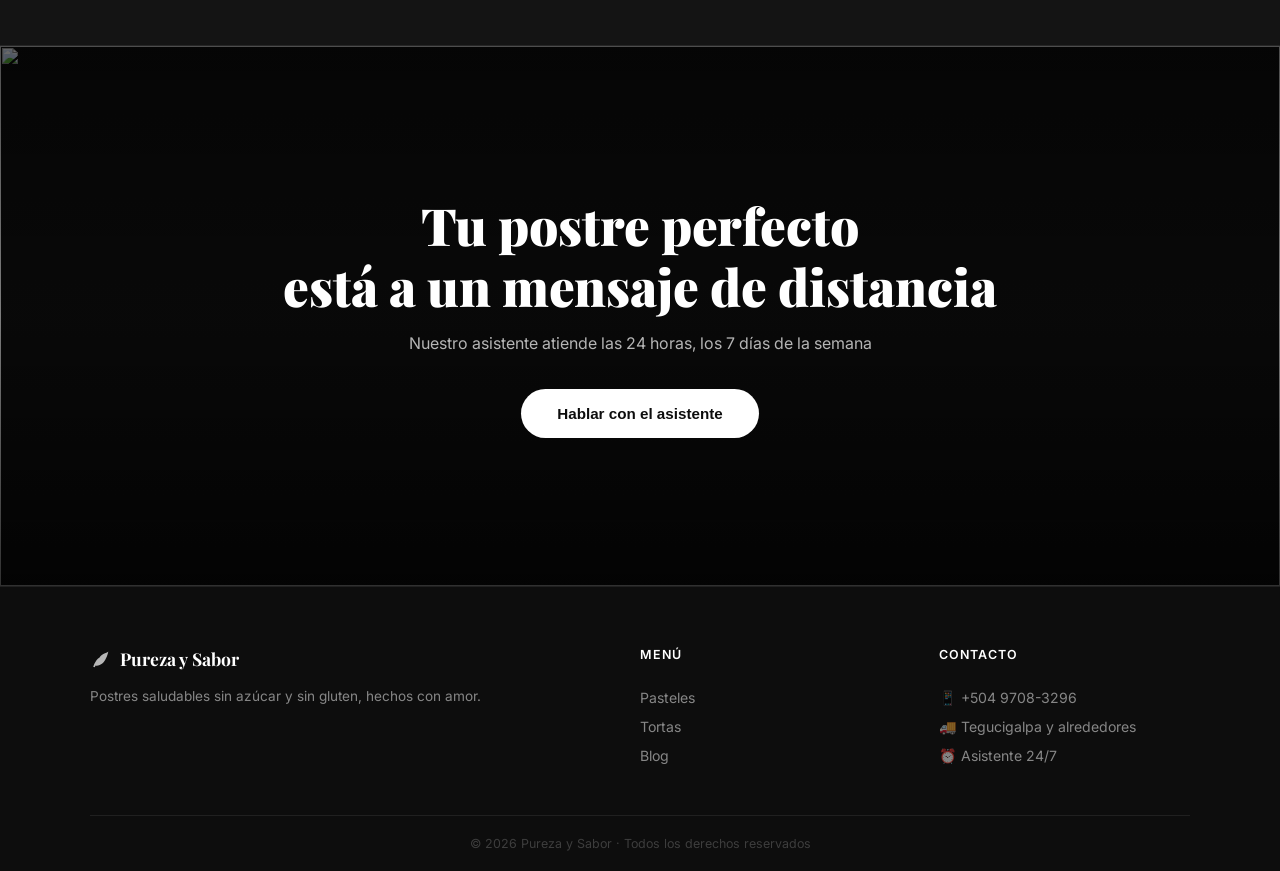
==== commit 883570ce: "Rediseno oscuro fullscreen + blog funcional + panel admin" ====
--- a/index.html
+++ b/index.html
@@ -3,227 +3,211 @@
 <head>
     <meta charset="UTF-8">
     <meta name="viewport" content="width=device-width, initial-scale=1.0">
-    <title>Pureza y Sabor — Postres saludables sin azúcar y sin gluten</title>
+    <title>Pureza y Sabor — Postres sin azúcar y sin gluten</title>
+    <link href="https://fonts.googleapis.com/css2?family=Playfair+Display:ital,wght@0,700;0,900;1,700&family=Inter:wght@300;400;500;600&display=swap" rel="stylesheet">
     <link rel="stylesheet" href="styles.css">
 </head>
 <body>
 
     <!-- NAVBAR -->
-    <nav class="navbar">
-        <div class="nav-container">
-            <div class="nav-logo">
-                <svg class="logo-leaf" viewBox="0 0 24 24" fill="currentColor">
-                    <path d="M17 8C8 10 5.9 16.17 3.82 21.34L5.71 22l1-2.3A4.49 4.49 0 0 0 8 20C19 20 22 3 22 3c-1 2-8 2-11 8"/>
-                </svg>
-                <span class="logo-text">Pureza y Sabor</span>
-            </div>
+    <nav class="navbar" id="navbar">
+        <div class="nav-inner">
+            <a href="#inicio" class="nav-logo">
+                <svg viewBox="0 0 24 24" fill="currentColor" width="22" height="22"><path d="M17 8C8 10 5.9 16.17 3.82 21.34L5.71 22l1-2.3A4.49 4.49 0 0 0 8 20C19 20 22 3 22 3c-1 2-8 2-11 8"/></svg>
+                Pureza y Sabor
+            </a>
             <ul class="nav-links">
                 <li><a href="#menu">Menú</a></li>
-                <li><a href="#productos">Productos</a></li>
-                <li><a href="#beneficios">Beneficios</a></li>
+                <li><a href="#nosotros">Nosotros</a></li>
                 <li><a href="blog.html">Blog</a></li>
+                <li><a href="#menu" class="nav-btn">Ordenar</a></li>
             </ul>
         </div>
     </nav>
 
-    <!-- HERO -->
+    <!-- HERO FULLSCREEN -->
     <section class="hero" id="inicio">
+        <div class="hero-bg">
+            <img src="https://qfleibrmbhcsldqplupg.supabase.co/storage/v1/object/public/product-images/uploads/1775935064564-8mpobl3g3co.png" alt="Pastel de Fresa" class="hero-bg-img">
+            <div class="hero-overlay"></div>
+        </div>
         <div class="hero-content">
-            <h1>Disfrutá lo dulce...<br>sin culpa</h1>
-            <p class="hero-sub">Postres saludables, sin azúcar y sin gluten, listos para ordenar en minutos</p>
-            <a href="#productos" class="btn-primary">Ver menú y ordenar</a>
-        </div>
-    </section>
-
-    <!-- MENU CATEGORIES -->
+            <p class="hero-tag">🌿 Sin azúcar · Sin gluten · 100% natural</p>
+            <h1>Lo dulce,<br><em>sin culpa.</em></h1>
+            <p class="hero-sub">Postres artesanales elaborados con ingredientes reales.<br>Entregamos en Tegucigalpa y sus alrededores.</p>
+            <a href="#menu" class="btn-hero">Ver menú completo</a>
+        </div>
+        <div class="hero-scroll">
+            <span>Deslizá</span>
+            <div class="scroll-line"></div>
+        </div>
+    </section>
+
+    <!-- PRODUCTOS FULLSCREEN -->
     <section class="menu-section" id="menu">
-        <h2>Nuestro Menú</h2>
-        <div class="menu-cats">
-            <div class="cat-card active" onclick="filtrar('todos', this)">
-                <div class="cat-icon">📦</div>
-                <span>Todos</span>
-            </div>
-            <div class="cat-card" onclick="filtrar('pasteles', this)">
-                <div class="cat-icon">🎂</div>
-                <span>PASTELES</span>
-            </div>
-            <div class="cat-card" onclick="filtrar('tortas', this)">
-                <div class="cat-icon">🍰</div>
-                <span>TORTAS</span>
-            </div>
-            <div class="cat-card" onclick="filtrar('combos', this)">
-                <div class="cat-icon">🎁</div>
-                <span>COMBOS PARA REGALAR</span>
-            </div>
-        </div>
-    </section>
-
-    <!-- PRODUCTS -->
-    <section class="productos-section" id="productos">
-        <h2>Nuestros Productos</h2>
-        <p class="section-sub">Hechos con ingredientes reales, sin azúcar y sin gluten</p>
-        <div class="products-grid">
-
-            <div class="product-card" data-cat="pasteles">
-                <div class="product-img">
-                    <img src="https://qfleibrmbhcsldqplupg.supabase.co/storage/v1/object/public/product-images/uploads/1775943329271-afktnhu4e8n.png" alt="Loaf de Almendra">
-                    <div class="sin-azucar-badge">Sin Azúcar ♥ Ni Gluten</div>
-                </div>
-                <div class="product-info">
-                    <h3>Loaf de Almendra</h3>
-                    <p>Elegante y con un sabor suave y sofisticado. Su textura delicada y el toque natural de la almendra la hacen perfecta para momentos especiales.</p>
-                    <div class="product-footer">
-                        <span class="price">L 600</span>
-                        <button class="btn-agregar" onclick="quickOrder('Loaf de Almendra',600)">🛒 Ordenar</button>
-                    </div>
-                </div>
-            </div>
-
-            <div class="product-card" data-cat="tortas">
-                <div class="product-img">
-                    <img src="https://qfleibrmbhcsldqplupg.supabase.co/storage/v1/object/public/product-images/uploads/1775943535216-u1icgmh881.png" alt="Torta de Vainilla con Yogurt">
-                    <div class="sin-azucar-badge">Sin Azúcar ♥ Ni Gluten</div>
-                </div>
-                <div class="product-info">
-                    <h3>Torta de Vainilla con Yogurt</h3>
-                    <p>Suave, ligera y con un toque fresco gracias al yogurt. Perfecta para quienes buscan un sabor delicado y equilibrado, ideal para cualquier ocasión.</p>
-                    <div class="product-footer">
-                        <span class="price">L 800</span>
-                        <button class="btn-agregar" onclick="quickOrder('Torta de Vainilla con Yogurt',800)">🛒 Ordenar</button>
-                    </div>
-                </div>
-            </div>
-
-            <div class="product-card" data-cat="pasteles">
-                <div class="product-img">
-                    <img src="https://qfleibrmbhcsldqplupg.supabase.co/storage/v1/object/public/product-images/uploads/1775947303740-08gb16lnj6hh.png" alt="Pastel de Chocolate">
-                    <div class="sin-azucar-badge">Sin Azúcar ♥ Ni Gluten</div>
-                </div>
-                <div class="product-info">
-                    <h3>Pastel de Chocolate para 6 personas</h3>
-                    <p>Una opción elegante para cualquier ocasión. Su textura suave y sabor profundo la convierten en una excelente elección para regalar o celebrar.</p>
-                    <div class="product-footer">
-                        <span class="price">L 800</span>
-                        <button class="btn-agregar" onclick="quickOrder('Pastel de Chocolate para 6 personas',800)">🛒 Ordenar</button>
-                    </div>
-                </div>
-            </div>
-
-            <div class="product-card" data-cat="pasteles">
-                <div class="product-img">
-                    <img src="https://qfleibrmbhcsldqplupg.supabase.co/storage/v1/object/public/product-images/uploads/1775943241018-w526c4xw2gm.jpeg" alt="Loaf de Banano">
-                    <div class="sin-azucar-badge">Sin Azúcar ♥ Ni Gluten</div>
-                </div>
-                <div class="product-info">
-                    <h3>Loaf de Banano</h3>
-                    <p>Una combinación deliciosa y natural. El dulzor del banano se mezcla con el toque fresco de los arándanos para crear una opción única y balanceada.</p>
-                    <div class="product-footer">
-                        <span class="price">L 800</span>
-                        <button class="btn-agregar" onclick="quickOrder('Loaf de Banano',800)">🛒 Ordenar</button>
-                    </div>
-                </div>
-            </div>
-
-            <div class="product-card" data-cat="pasteles">
-                <div class="product-img">
-                    <img src="https://qfleibrmbhcsldqplupg.supabase.co/storage/v1/object/public/product-images/uploads/1775935064564-8mpobl3g3co.png" alt="Pastel de Fresa">
-                    <div class="sin-azucar-badge">Sin Azúcar ♥ Ni Gluten</div>
-                </div>
-                <div class="product-info">
-                    <h3>Pastel de Fresa 10 a 12 personas</h3>
-                    <p>Suave, fresco y naturalmente dulce. Elaborado con ingredientes seleccionados y sin azúcar refinada, perfecto para disfrutar sin culpa en momentos especiales.</p>
-                    <div class="product-footer">
-                        <span class="price">L 1,450</span>
-                        <button class="btn-agregar" onclick="quickOrder('Pastel de Fresa 10 a 12 personas',1450)">🛒 Ordenar</button>
-                    </div>
-                </div>
-            </div>
-
-            <div class="product-card" data-cat="pasteles">
-                <div class="product-img">
-                    <img src="https://qfleibrmbhcsldqplupg.supabase.co/storage/v1/object/public/product-images/uploads/1775942893435-4qhqg1egyfl.png" alt="Pastel de Zanahoria">
-                    <div class="sin-azucar-badge">Sin Azúcar ♥ Ni Gluten</div>
-                </div>
-                <div class="product-info">
-                    <h3>Pastel de Zanahoria 10 a 12 personas</h3>
-                    <p>Ideal para compartir en familia o eventos. Mantiene su textura suave y sabor casero en una presentación más grande.</p>
-                    <div class="product-footer">
-                        <span class="price">L 1,500</span>
-                        <button class="btn-agregar" onclick="quickOrder('Pastel de Zanahoria 10 a 12 personas',1500)">🛒 Ordenar</button>
-                    </div>
-                </div>
-            </div>
-
-        </div>
-    </section>
-
-    <!-- BENEFITS -->
-    <section class="beneficios-section" id="beneficios">
-        <h2>¿Por qué elegirnos?</h2>
-        <div class="benefits-grid">
-            <div class="benefit-card">
-                <div class="benefit-icon">❤️</div>
-                <h3>Sin azúcar, sin culpa</h3>
-                <p>Disfrutá sin preocupaciones. Todos nuestros productos son libres de azúcar añadida.</p>
-            </div>
-            <div class="benefit-card">
-                <div class="benefit-icon">🌿</div>
-                <h3>Hecho con ingredientes reales</h3>
-                <p>Sin conservantes artificiales. Solo lo mejor de la naturaleza en cada bocado.</p>
-            </div>
-            <div class="benefit-card">
-                <div class="benefit-icon">⚡</div>
-                <h3>Pedidos rápidos y fáciles</h3>
-                <p>Elegí, consultá con nuestro asistente y coordiná tu pedido en segundos.</p>
-            </div>
-        </div>
-    </section>
-
-    <!-- INFO -->
-    <section class="info-section">
-        <div class="info-box">
-            <h3>Información importante</h3>
-            <p>Pedidos con <strong>3 días de anticipación</strong> mínimo</p>
-            <p>Pago <strong>100% al confirmar</strong> — efectivo o transferencia bancaria</p>
-            <p>Entregas en <strong>Tegucigalpa y Comayagüela</strong> · Costo según zona (máx. 20 km)</p>
-        </div>
-    </section>
-
-    <!-- CTA -->
+        <div class="menu-label">
+            <h2>Nuestro Menú</h2>
+            <p>Todos elaborados con ingredientes reales, sin azúcar refinada y sin gluten</p>
+        </div>
+
+        <div class="product-full reveal" data-cat="pasteles">
+            <div class="pf-img">
+                <img src="https://qfleibrmbhcsldqplupg.supabase.co/storage/v1/object/public/product-images/uploads/1775947303740-08gb16lnj6hh.png" alt="Pastel de Chocolate">
+            </div>
+            <div class="pf-info">
+                <span class="pf-tag">Pasteles</span>
+                <h2>Pastel de Chocolate</h2>
+                <p>Textura suave y sabor profundo. Ideal para regalar o celebrar con 6 personas. Sin azúcar refinada, sin gluten.</p>
+                <div class="pf-price">L 800</div>
+                <button class="btn-order" onclick="quickOrder('Pastel de Chocolate para 6 personas',800)">Ordenar ahora</button>
+            </div>
+        </div>
+
+        <div class="product-full reveal reverse" data-cat="pasteles">
+            <div class="pf-img">
+                <img src="https://qfleibrmbhcsldqplupg.supabase.co/storage/v1/object/public/product-images/uploads/1775935064564-8mpobl3g3co.png" alt="Pastel de Fresa">
+            </div>
+            <div class="pf-info">
+                <span class="pf-tag">Pasteles</span>
+                <h2>Pastel de Fresa</h2>
+                <p>Fresco y naturalmente dulce. Para 10 a 12 personas, perfecto para eventos y celebraciones especiales.</p>
+                <div class="pf-price">L 1,450</div>
+                <button class="btn-order" onclick="quickOrder('Pastel de Fresa 10 a 12 personas',1450)">Ordenar ahora</button>
+            </div>
+        </div>
+
+        <div class="product-full reveal" data-cat="pasteles">
+            <div class="pf-img">
+                <img src="https://qfleibrmbhcsldqplupg.supabase.co/storage/v1/object/public/product-images/uploads/1775942893435-4qhqg1egyfl.png" alt="Pastel de Zanahoria">
+            </div>
+            <div class="pf-info">
+                <span class="pf-tag">Pasteles</span>
+                <h2>Pastel de Zanahoria</h2>
+                <p>Aromático, suave y casero. Para 10 a 12 personas. Uno de los favoritos de nuestros clientes.</p>
+                <div class="pf-price">L 1,500</div>
+                <button class="btn-order" onclick="quickOrder('Pastel de Zanahoria 10 a 12 personas',1500)">Ordenar ahora</button>
+            </div>
+        </div>
+
+        <div class="product-full reveal reverse" data-cat="tortas">
+            <div class="pf-img">
+                <img src="https://qfleibrmbhcsldqplupg.supabase.co/storage/v1/object/public/product-images/uploads/1775943535216-u1icgmh881.png" alt="Torta de Vainilla">
+            </div>
+            <div class="pf-info">
+                <span class="pf-tag">Tortas</span>
+                <h2>Torta de Vainilla con Yogurt</h2>
+                <p>Suave, ligera y con toque fresco del yogurt. Ideal para quienes buscan un sabor delicado y equilibrado.</p>
+                <div class="pf-price">L 800</div>
+                <button class="btn-order" onclick="quickOrder('Torta de Vainilla con Yogurt',800)">Ordenar ahora</button>
+            </div>
+        </div>
+
+        <div class="product-full reveal" data-cat="pasteles">
+            <div class="pf-img">
+                <img src="https://qfleibrmbhcsldqplupg.supabase.co/storage/v1/object/public/product-images/uploads/1775943329271-afktnhu4e8n.png" alt="Loaf de Almendra">
+            </div>
+            <div class="pf-info">
+                <span class="pf-tag">Pasteles</span>
+                <h2>Loaf de Almendra</h2>
+                <p>Elegante, con sabor suave y sofisticado. Textura delicada con toque natural de almendra. Perfecta para momentos especiales.</p>
+                <div class="pf-price">L 600</div>
+                <button class="btn-order" onclick="quickOrder('Loaf de Almendra',600)">Ordenar ahora</button>
+            </div>
+        </div>
+
+        <div class="product-full reveal reverse" data-cat="pasteles">
+            <div class="pf-img">
+                <img src="https://qfleibrmbhcsldqplupg.supabase.co/storage/v1/object/public/product-images/uploads/1775943241018-w526c4xw2gm.jpeg" alt="Loaf de Banano">
+            </div>
+            <div class="pf-info">
+                <span class="pf-tag">Pasteles</span>
+                <h2>Loaf de Banano</h2>
+                <p>Dulzor natural del banano mezclado con arándanos. Una combinación única, balanceada y deliciosa.</p>
+                <div class="pf-price">L 800</div>
+                <button class="btn-order" onclick="quickOrder('Loaf de Banano',800)">Ordenar ahora</button>
+            </div>
+        </div>
+
+    </section>
+
+    <!-- NOSOTROS -->
+    <section class="nosotros-section" id="nosotros">
+        <div class="nos-header reveal">
+            <span class="pf-tag">Quiénes somos</span>
+            <h2>Postres que cuidan<br>tu salud y tu sabor</h2>
+            <p>En Pureza y Sabor creemos que disfrutar lo dulce no debería ser un sacrificio. Elaboramos cada postre con ingredientes 100% naturales, sin azúcar refinada y sin gluten.</p>
+            <p>Cada pedido es preparado con cuidado, listo para llegar fresco a tu puerta en Tegucigalpa y sus alrededores, con un mínimo de 3 días de anticipación.</p>
+        </div>
+        <div class="nos-cards reveal">
+            <div class="nos-card">
+                <div class="nos-num">0%</div>
+                <div class="nos-label">Azúcar refinada</div>
+                <p>Todos nuestros postres son libres de azúcar añadida. Endulzamos con ingredientes naturales.</p>
+            </div>
+            <div class="nos-card">
+                <div class="nos-num">100%</div>
+                <div class="nos-label">Natural</div>
+                <p>Sin conservantes artificiales. Solo ingredientes reales en cada preparación.</p>
+            </div>
+            <div class="nos-card">
+                <div class="nos-num">24/7</div>
+                <div class="nos-label">Atención online</div>
+                <p>Nuestro asistente está disponible todo el día para responder tus preguntas y recibir pedidos.</p>
+            </div>
+            <div class="nos-card">
+                <div class="nos-num">3 días</div>
+                <div class="nos-label">Anticipación mínima</div>
+                <p>Hacé tu pedido con tiempo y recibís tu postre fresco y listo para disfrutar.</p>
+            </div>
+        </div>
+    </section>
+
+    <!-- CTA FINAL -->
     <section class="cta-section">
-        <h2>Ordená fácil, comé delicioso y cuidate al mismo tiempo</h2>
-        <p>Tu pedido está a solo un clic de distancia</p>
-        <button class="btn-cta" onclick="openChat()">Ordenar ahora con asistente</button>
+        <div class="cta-bg">
+            <img src="https://qfleibrmbhcsldqplupg.supabase.co/storage/v1/object/public/product-images/uploads/1775942893435-4qhqg1egyfl.png" alt="">
+            <div class="hero-overlay"></div>
+        </div>
+        <div class="cta-content reveal">
+            <h2>Tu postre perfecto<br>está a un mensaje de distancia</h2>
+            <p>Nuestro asistente atiende las 24 horas, los 7 días de la semana</p>
+            <button class="btn-hero" onclick="openChat()">Hablar con el asistente</button>
+        </div>
     </section>
 
     <!-- FOOTER -->
     <footer class="footer">
-        <div class="footer-content">
+        <div class="footer-inner">
             <div class="footer-brand">
-                <div class="nav-logo">
-                    <svg class="logo-leaf" viewBox="0 0 24 24" fill="currentColor">
-                        <path d="M17 8C8 10 5.9 16.17 3.82 21.34L5.71 22l1-2.3A4.49 4.49 0 0 0 8 20C19 20 22 3 22 3c-1 2-8 2-11 8"/>
-                    </svg>
-                    <span class="logo-text">Pureza y Sabor</span>
+                <div class="nav-logo" style="color:#fff;font-size:1.1rem">
+                    <svg viewBox="0 0 24 24" fill="currentColor" width="20" height="20" style="color:rgba(255,255,255,.7)"><path d="M17 8C8 10 5.9 16.17 3.82 21.34L5.71 22l1-2.3A4.49 4.49 0 0 0 8 20C19 20 22 3 22 3c-1 2-8 2-11 8"/></svg>
+                    Pureza y Sabor
                 </div>
-                <p>Postres saludables, sin azúcar y sin gluten. Hechos con amor y los mejores ingredientes.</p>
-            </div>
-            <div class="footer-contact">
+                <p>Postres saludables sin azúcar y sin gluten, hechos con amor.</p>
+            </div>
+            <div class="footer-col">
+                <h4>Menú</h4>
+                <a href="#menu">Pasteles</a>
+                <a href="#menu">Tortas</a>
+                <a href="blog.html">Blog</a>
+            </div>
+            <div class="footer-col">
                 <h4>Contacto</h4>
-                <p>📱 WhatsApp: +504 9708-3296</p>
-                <p>🚚 Tegucigalpa y Comayagüela</p>
-                <p>⏰ Asistente disponible 24/7</p>
-            </div>
-        </div>
-        <div class="footer-bottom">
-            <p>© 2026 Pureza y Sabor. Todos los derechos reservados.</p>
-        </div>
+                <p>📱 +504 9708-3296</p>
+                <p>🚚 Tegucigalpa y alrededores</p>
+                <p>⏰ Asistente 24/7</p>
+            </div>
+        </div>
+        <div class="footer-bottom"><p>© 2026 Pureza y Sabor · Todos los derechos reservados</p></div>
     </footer>
 
-    <!-- CHATBOT FAB -->
-    <button class="chat-fab" onclick="toggleChat()" id="chatFab">💬 ¿Cómo te ayudamos?</button>
-
-    <!-- CHATBOT WIDGET -->
+    <!-- CHAT FAB -->
+    <button class="chat-fab" onclick="toggleChat()" id="chatFab">
+        <svg viewBox="0 0 24 24" fill="currentColor" width="20" height="20"><path d="M20 2H4c-1.1 0-2 .9-2 2v18l4-4h14c1.1 0 2-.9 2-2V4c0-1.1-.9-2-2-2z"/></svg>
+        <span>¿Te ayudamos?</span>
+    </button>
+
+    <!-- CHAT WIDGET -->
     <div id="chatWidget" class="chat-widget">
         <div class="chat-header" onclick="toggleChat()">
             <div class="chat-header-left">
@@ -236,15 +220,13 @@
             <button class="chat-close">✕</button>
         </div>
         <div class="chat-messages" id="chatMessages">
-            <div class="msg bot-msg">
-                <div class="msg-bubble">¡Hola! 🌿 Soy el asistente de <strong>Pureza y Sabor</strong>. ¿En qué te puedo ayudar hoy?</div>
-            </div>
+            <div class="msg bot-msg"><div class="msg-bubble">¡Hola! 🌿 Soy el asistente de <strong>Pureza y Sabor</strong>. ¿En qué te puedo ayudar hoy?</div></div>
         </div>
         <div class="chat-quick-btns" id="quickBtns">
             <button onclick="sendQuick('¿Qué productos tienen?')">🎂 Productos</button>
             <button onclick="sendQuick('¿Cuáles son los precios?')">💰 Precios</button>
             <button onclick="sendQuick('¿Cómo hago un pedido?')">📋 ¿Cómo ordenar?</button>
-            <button onclick="sendQuick('¿Hacen delivery? ¿A dónde llegan?')">🚚 Delivery</button>
+            <button onclick="sendQuick('¿Hacen delivery?')">🚚 Delivery</button>
             <button onclick="sendQuick('Quiero hablar con una persona')">👩 Hablar con alguien</button>
         </div>
         <div class="chat-input-area">
@@ -254,5 +236,30 @@
     </div>
 
     <script src="script.js"></script>
+    <script>
+        // Navbar scroll
+        window.addEventListener('scroll', () => {
+            document.getElementById('navbar').classList.toggle('scrolled', window.scrollY > 60);
+        });
+
+        // Scroll con offset para navbar fija
+        document.querySelectorAll('a[href^="#"]').forEach(link => {
+            link.addEventListener('click', function(e) {
+                const id = this.getAttribute('href').slice(1);
+                const target = document.getElementById(id);
+                if (!target) return;
+                e.preventDefault();
+                const offset = 80;
+                const top = target.getBoundingClientRect().top + window.scrollY - offset;
+                window.scrollTo({ top, behavior: 'smooth' });
+            });
+        });
+
+        // Scroll reveal
+        const observer = new IntersectionObserver((entries) => {
+            entries.forEach(e => { if (e.isIntersecting) { e.target.classList.add('visible'); } });
+        }, { threshold: 0.15 });
+        document.querySelectorAll('.reveal').forEach(el => observer.observe(el));
+    </script>
 </body>
 </html>
--- a/styles.css
+++ b/styles.css
@@ -1,248 +1,274 @@
-@import url('https://fonts.googleapis.com/css2?family=Playfair+Display:ital,wght@0,400;0,700;0,900;1,400&family=Inter:wght@300;400;500;600&display=swap');
-
 *, *::before, *::after { box-sizing: border-box; margin: 0; padding: 0; }
 
 :root {
-    --bg:       #f5f0eb;
-    --bg2:      #ede8e3;
-    --primary:  #C0534A;
-    --primary-d:#a8453c;
-    --green:    #3d7a5c;
-    --text:     #2c1a15;
-    --muted:    #6b5047;
-    --card:     #ffffff;
-    --border:   #e5ddd8;
-    --shadow:   rgba(44,26,21,0.10);
-    --radius:   14px;
+    --dark:    #0D0D0D;
+    --dark2:   #141414;
+    --dark3:   #1A1A1A;
+    --green:   #1C3A2A;
+    --green2:  #2a5040;
+    --accent:  #a8d5a2;
+    --white:   #FFFFFF;
+    --muted:   rgba(255,255,255,.5);
+    --border:  rgba(255,255,255,.08);
+    --radius:  20px;
 }
 
 html { scroll-behavior: smooth; }
-body { font-family: 'Inter', sans-serif; background: var(--bg); color: var(--text); }
-h1,h2,h3 { font-family: 'Playfair Display', serif; }
+body { font-family: 'Inter', sans-serif; background: var(--dark); color: var(--white); overflow-x: hidden; }
 
 /* ── NAVBAR ── */
 .navbar {
-    position: sticky; top: 0; z-index: 100;
-    background: rgba(245,240,235,0.95);
-    backdrop-filter: blur(10px);
+    position: fixed; top: 0; left: 0; right: 0; z-index: 100;
+    padding: 24px 0; transition: all .4s;
+}
+.navbar.scrolled {
+    background: rgba(13,13,13,.92); backdrop-filter: blur(16px);
+    padding: 14px 0; border-bottom: 1px solid var(--border);
+}
+.nav-inner {
+    max-width: 1200px; margin: 0 auto; padding: 0 32px;
+    display: flex; align-items: center; justify-content: space-between;
+}
+.nav-logo {
+    display: flex; align-items: center; gap: 10px; text-decoration: none;
+    color: var(--white); font-family: 'Playfair Display', serif; font-size: 1.15rem; font-weight: 700;
+}
+.nav-links { list-style: none; display: flex; align-items: center; gap: 36px; }
+.nav-links a { text-decoration: none; color: var(--muted); font-size: .88rem; font-weight: 500; transition: color .2s; }
+.nav-links a:hover { color: var(--white); }
+.nav-btn {
+    background: var(--white) !important; color: var(--dark) !important;
+    padding: 9px 22px; border-radius: 100px; font-weight: 700 !important; font-size: .85rem !important;
+    transition: opacity .2s !important;
+}
+.nav-btn:hover { opacity: .85; }
+
+/* ── HERO FULLSCREEN ── */
+.hero {
+    position: relative; height: 100vh; min-height: 600px;
+    display: flex; align-items: center; justify-content: center; overflow: hidden;
+}
+.hero-bg { position: absolute; inset: 0; }
+.hero-bg-img { width: 100%; height: 100%; object-fit: cover; animation: zoomin 8s ease forwards; }
+@keyframes zoomin { from { transform: scale(1.08); } to { transform: scale(1); } }
+.hero-overlay {
+    position: absolute; inset: 0;
+    background: linear-gradient(to bottom, rgba(0,0,0,.6) 0%, rgba(0,0,0,.35) 50%, rgba(0,0,0,.75) 100%);
+}
+.hero-content {
+    position: relative; z-index: 2; text-align: center; padding: 0 24px; max-width: 820px;
+    animation: fadein .9s ease .2s both;
+}
+@keyframes fadein { from { opacity:0; transform:translateY(24px); } to { opacity:1; transform:translateY(0); } }
+.hero-tag {
+    display: inline-block; background: rgba(255,255,255,.12); backdrop-filter: blur(8px);
+    color: var(--white); font-size: .8rem; font-weight: 500; letter-spacing: .06em;
+    padding: 8px 20px; border-radius: 100px; margin-bottom: 28px;
+    border: 1px solid rgba(255,255,255,.2);
+}
+.hero-content h1 {
+    font-family: 'Playfair Display', serif;
+    font-size: clamp(3.5rem, 8vw, 6.5rem); font-weight: 900; line-height: 1.05;
+    color: var(--white); margin-bottom: 22px;
+}
+.hero-content h1 em { font-style: italic; color: var(--accent); }
+.hero-sub { color: rgba(255,255,255,.75); font-size: 1.05rem; margin-bottom: 40px; line-height: 1.7; }
+.btn-hero {
+    display: inline-block; text-decoration: none; background: var(--white); color: var(--dark);
+    padding: 16px 36px; border-radius: 100px; font-weight: 700; font-size: .95rem;
+    border: none; cursor: pointer; transition: all .25s;
+}
+.btn-hero:hover { opacity: .9; transform: translateY(-2px); box-shadow: 0 12px 32px rgba(0,0,0,.4); }
+.hero-scroll {
+    position: absolute; bottom: 36px; left: 50%; transform: translateX(-50%); z-index: 2;
+    display: flex; flex-direction: column; align-items: center; gap: 8px;
+    color: rgba(255,255,255,.4); font-size: .72rem; letter-spacing: .1em; text-transform: uppercase;
+}
+.scroll-line {
+    width: 1px; height: 48px;
+    background: linear-gradient(to bottom, rgba(255,255,255,.5), transparent);
+    animation: scrollline 1.8s ease-in-out infinite;
+}
+@keyframes scrollline { 0%,100%{opacity:.3;transform:scaleY(0);transform-origin:top} 50%{opacity:1;transform:scaleY(1);transform-origin:top} }
+
+/* ── REVEAL ── */
+.reveal { opacity: 0; transform: translateY(40px); transition: opacity .7s ease, transform .7s ease; }
+.reveal.visible { opacity: 1; transform: translateY(0); }
+
+/* ── MENU SECTION HEADER ── */
+.menu-section { scroll-margin-top: 70px; }
+.menu-label {
+    text-align: center; padding: 60px 24px 10px;
+    background: var(--dark);
+}
+.menu-label h2 {
+    font-family: 'Playfair Display', serif; font-size: clamp(1.8rem,3vw,2.6rem);
+    color: var(--white); margin-bottom: 8px;
+}
+.menu-label p { color: var(--muted); font-size: .95rem; }
+
+/* ── PRODUCT FULLSCREEN ── */
+.product-full {
+    display: grid; grid-template-columns: 1fr 1fr; min-height: 85vh; overflow: hidden;
+}
+.product-full.reverse .pf-img { order: 2; }
+.product-full.reverse .pf-info { order: 1; }
+
+.pf-img { position: relative; overflow: hidden; }
+.pf-img img { width: 100%; height: 100%; object-fit: cover; transition: transform .6s ease; }
+.product-full:hover .pf-img img { transform: scale(1.04); }
+
+.pf-info {
+    background: var(--dark2); display: flex; flex-direction: column;
+    justify-content: center; padding: clamp(40px, 6vw, 100px);
     border-bottom: 1px solid var(--border);
-    padding: 0 2rem;
-}
-.nav-container {
-    max-width: 1200px; margin: 0 auto;
-    display: flex; align-items: center; justify-content: space-between;
-    height: 68px;
-}
-.nav-logo { display: flex; align-items: center; gap: 8px; text-decoration: none; }
-.logo-leaf { width: 28px; height: 28px; color: var(--green); }
-.logo-text { font-family: 'Playfair Display', serif; font-size: 1.25rem; font-weight: 700; color: var(--text); }
-.nav-links { display: flex; gap: 2rem; list-style: none; }
-.nav-links a { text-decoration: none; color: var(--muted); font-size: 0.95rem; font-weight: 500; transition: color 0.2s; }
-.nav-links a:hover { color: var(--primary); }
-
-/* ── HERO ── */
-.hero {
-    min-height: 600px;
-    background:
-        linear-gradient(rgba(44,26,21,0.55), rgba(44,26,21,0.45)),
-        url('https://purezaysabor.com/assets/hero-desserts-zjzci52V.jpg') center/cover no-repeat;
-    display: flex; align-items: center; justify-content: center;
-    text-align: center; padding: 5rem 2rem;
-}
-.hero-content { max-width: 700px; }
-.hero h1 { font-size: clamp(2.4rem, 6vw, 4rem); color: #fff; line-height: 1.15; margin-bottom: 1.2rem; }
-.hero-sub { font-size: 1.15rem; color: rgba(255,255,255,0.88); margin-bottom: 2rem; line-height: 1.6; }
-.btn-primary {
-    display: inline-block; padding: 0.85rem 2.2rem;
-    background: var(--primary); color: #fff;
-    border-radius: 50px; font-weight: 600; font-size: 1rem;
-    text-decoration: none; transition: background 0.2s, transform 0.15s;
-}
-.btn-primary:hover { background: var(--primary-d); transform: translateY(-1px); }
-
-/* ── MENU CATEGORIES ── */
-.menu-section { padding: 4rem 2rem; background: var(--bg2); }
-.menu-section h2 { text-align: center; font-size: 2.2rem; margin-bottom: 2.5rem; }
-.menu-cats { display: flex; gap: 1rem; justify-content: center; flex-wrap: wrap; }
-.cat-card {
-    display: flex; flex-direction: column; align-items: center; gap: 0.6rem;
-    padding: 1.5rem 2rem; background: var(--card);
-    border: 2px solid var(--border); border-radius: var(--radius);
-    cursor: pointer; transition: border-color 0.2s, transform 0.15s;
-    min-width: 130px;
-}
-.cat-card:hover, .cat-card.active { border-color: var(--primary); transform: translateY(-2px); }
-.cat-icon { font-size: 2rem; }
-.cat-card span { font-size: 0.78rem; font-weight: 600; color: var(--muted); letter-spacing: 0.05em; }
-
-/* ── PRODUCTS ── */
-.productos-section { padding: 5rem 2rem; background: var(--bg); }
-.productos-section h2 { text-align: center; font-size: 2.4rem; margin-bottom: 0.5rem; }
-.section-sub { text-align: center; color: var(--muted); margin-bottom: 3rem; font-size: 1rem; }
-.products-grid {
-    max-width: 1200px; margin: 0 auto;
-    display: grid; grid-template-columns: repeat(auto-fill, minmax(260px, 1fr)); gap: 1.8rem;
-}
-.product-card {
-    background: var(--card); border-radius: var(--radius);
-    box-shadow: 0 2px 16px var(--shadow); overflow: hidden;
-    transition: transform 0.2s, box-shadow 0.2s;
-}
-.product-card:hover { transform: translateY(-4px); box-shadow: 0 8px 30px var(--shadow); }
-.product-img {
-    height: 220px; position: relative;
-    overflow: hidden;
-    display: flex; align-items: flex-end; padding: 1rem;
-}
-.product-img img {
-    position: absolute; top: 0; left: 0;
-    width: 100%; height: 100%; object-fit: cover;
-}
-.sin-azucar-badge {
-    position: relative; z-index: 1;
-    background: rgba(255,255,255,0.92); color: var(--text);
-    font-size: 0.72rem; font-weight: 600; padding: 0.3rem 0.7rem;
-    border-radius: 20px; letter-spacing: 0.02em;
-}
-.product-info { padding: 1.3rem; }
-.product-info h3 { font-size: 1.1rem; margin-bottom: 0.5rem; line-height: 1.3; }
-.product-info p { font-size: 0.85rem; color: var(--muted); line-height: 1.6; margin-bottom: 1rem; }
-.product-footer { display: flex; align-items: center; justify-content: space-between; }
-.price { font-size: 1.2rem; font-weight: 700; color: var(--primary); }
-.btn-agregar {
-    display: flex; align-items: center; gap: 0.4rem;
-    background: var(--primary); color: #fff;
-    border: none; padding: 0.55rem 1.1rem;
-    border-radius: 50px; font-size: 0.85rem; font-weight: 600;
-    cursor: pointer; transition: background 0.2s;
-}
-.btn-agregar:hover { background: var(--primary-d); }
-
-/* ── BENEFITS ── */
-.beneficios-section { padding: 5rem 2rem; background: var(--bg2); }
-.beneficios-section h2 { text-align: center; font-size: 2.2rem; margin-bottom: 3rem; }
-.benefits-grid {
-    max-width: 1000px; margin: 0 auto;
-    display: grid; grid-template-columns: repeat(auto-fit, minmax(220px, 1fr)); gap: 1.5rem;
-}
-.benefit-card {
-    background: var(--card); padding: 2rem 1.5rem;
-    border-radius: var(--radius); text-align: center;
-    box-shadow: 0 2px 12px var(--shadow);
-}
-.benefit-icon { font-size: 2.4rem; margin-bottom: 1rem; }
-.benefit-card h3 { font-size: 1.1rem; margin-bottom: 0.7rem; }
-.benefit-card p { font-size: 0.88rem; color: var(--muted); line-height: 1.6; }
-
-/* ── INFO ── */
-.info-section { padding: 3rem 2rem; background: var(--bg); }
-.info-box {
-    max-width: 700px; margin: 0 auto; text-align: center;
-    background: var(--card); padding: 2.5rem;
-    border-radius: var(--radius); box-shadow: 0 2px 12px var(--shadow);
-    border: 1px solid var(--border);
-}
-.info-box h3 { font-size: 1.4rem; margin-bottom: 1.2rem; }
-.info-box p { font-size: 0.95rem; color: var(--muted); margin-bottom: 0.7rem; line-height: 1.7; }
-.info-box strong { color: var(--text); }
+}
+.product-full:nth-child(even) .pf-info { background: var(--dark3); }
+
+.pf-tag {
+    display: inline-block; text-transform: uppercase; letter-spacing: .1em;
+    font-size: .72rem; font-weight: 600; color: var(--accent); margin-bottom: 16px;
+}
+.pf-info h2 {
+    font-family: 'Playfair Display', serif; font-size: clamp(1.8rem, 3vw, 2.8rem);
+    font-weight: 700; line-height: 1.2; color: var(--white); margin-bottom: 18px;
+}
+.pf-info p { color: var(--muted); font-size: .95rem; line-height: 1.85; margin-bottom: 28px; max-width: 440px; }
+.pf-price {
+    font-family: 'Playfair Display', serif; font-size: 2rem; font-weight: 700;
+    color: var(--accent); margin-bottom: 28px;
+}
+.btn-order {
+    display: inline-block; background: var(--white); color: var(--dark);
+    border: none; padding: 14px 32px; border-radius: 100px;
+    font-size: .9rem; font-weight: 700; cursor: pointer; transition: all .25s; align-self: flex-start;
+}
+.btn-order:hover { opacity: .88; transform: translateY(-2px); }
+
+/* ── NOSOTROS ── */
+.nosotros-section { background: var(--dark2); padding: 100px 32px; scroll-margin-top: 70px; border-top: 1px solid var(--border); border-bottom: 1px solid var(--border); }
+.nos-header {
+    max-width: 680px; margin: 0 auto 64px; text-align: center;
+}
+.nos-header .pf-tag { color: var(--accent); }
+.nos-header h2 {
+    font-family: 'Playfair Display', serif; font-size: clamp(2rem, 3.5vw, 3rem);
+    color: var(--white); font-weight: 700; line-height: 1.2; margin: 12px 0 20px;
+}
+.nos-header p { color: var(--muted); font-size: .95rem; line-height: 1.85; margin-bottom: 12px; }
+.nos-cards {
+    max-width: 1100px; margin: 0 auto;
+    display: grid; grid-template-columns: repeat(4, 1fr); gap: 20px;
+}
+.nos-card {
+    background: var(--dark3); border: 1px solid var(--border); border-radius: var(--radius);
+    padding: 32px 24px; text-align: center;
+}
+.nos-num {
+    font-family: 'Playfair Display', serif; font-size: 2.2rem; font-weight: 700;
+    color: var(--accent); margin-bottom: 8px;
+}
+.nos-label { font-size: .78rem; font-weight: 700; text-transform: uppercase; letter-spacing: .08em; color: var(--white); margin-bottom: 14px; }
+.nos-card p { color: var(--muted); font-size: .85rem; line-height: 1.7; }
+@media (max-width: 900px) { .nos-cards { grid-template-columns: repeat(2, 1fr); } }
+@media (max-width: 500px) { .nos-cards { grid-template-columns: 1fr; } }
 
 /* ── CTA ── */
 .cta-section {
-    padding: 5rem 2rem; text-align: center;
-    background: var(--primary);
-}
-.cta-section h2 { font-size: clamp(1.4rem, 3vw, 2.2rem); color: #fff; margin-bottom: 0.8rem; max-width: 700px; margin: 0 auto 0.8rem; }
-.cta-section p { color: rgba(255,255,255,0.85); margin-bottom: 2rem; font-size: 1rem; }
-.btn-cta {
-    background: var(--green); color: #fff;
-    border: none; padding: 1rem 2.5rem;
-    border-radius: 50px; font-size: 1rem; font-weight: 600;
-    cursor: pointer; transition: opacity 0.2s, transform 0.15s;
-}
-.btn-cta:hover { opacity: 0.9; transform: translateY(-1px); }
+    position: relative; height: 60vh; min-height: 400px;
+    display: flex; align-items: center; justify-content: center; overflow: hidden;
+}
+.cta-bg { position: absolute; inset: 0; }
+.cta-bg img { width: 100%; height: 100%; object-fit: cover; }
+.cta-content {
+    position: relative; z-index: 2; text-align: center; padding: 0 24px;
+}
+.cta-content h2 {
+    font-family: 'Playfair Display', serif; font-size: clamp(2rem, 4vw, 3.2rem);
+    font-weight: 900; color: var(--white); margin-bottom: 16px; line-height: 1.2;
+}
+.cta-content p { color: rgba(255,255,255,.7); margin-bottom: 36px; font-size: 1rem; }
 
 /* ── FOOTER ── */
-.footer { background: #1a0e0a; color: rgba(255,255,255,0.7); padding: 3rem 2rem 1rem; }
-.footer-content {
-    max-width: 1000px; margin: 0 auto;
-    display: grid; grid-template-columns: 1fr 1fr; gap: 3rem;
-    padding-bottom: 2rem; border-bottom: 1px solid rgba(255,255,255,0.1);
-}
-.footer-brand .logo-text { color: #fff; font-size: 1.2rem; }
-.footer-brand p { font-size: 0.88rem; margin-top: 0.8rem; line-height: 1.6; }
-.footer-contact h4 { color: #fff; font-size: 1rem; margin-bottom: 1rem; }
-.footer-contact p { font-size: 0.88rem; margin-bottom: 0.5rem; }
-.footer-bottom { text-align: center; padding-top: 1.5rem; font-size: 0.82rem; }
-
-/* ── CHATBOT WIDGET ── */
+.footer { background: var(--dark); padding: 60px 32px 0; border-top: 1px solid var(--border); }
+.footer-inner {
+    max-width: 1100px; margin: 0 auto;
+    display: grid; grid-template-columns: 2fr 1fr 1fr; gap: 48px;
+    padding-bottom: 48px; border-bottom: 1px solid var(--border);
+}
+.footer-brand p { color: var(--muted); font-size: .85rem; line-height: 1.8; margin-top: 14px; }
+.footer-col h4 { color: var(--white); font-size: .78rem; font-weight: 600; text-transform: uppercase; letter-spacing: .08em; margin-bottom: 18px; }
+.footer-col { display: flex; flex-direction: column; gap: 6px; }
+.footer-col a { color: var(--muted); font-size: .88rem; text-decoration: none; transition: color .2s; padding: 3px 0; }
+.footer-col a:hover { color: var(--white); }
+.footer-col p { color: var(--muted); font-size: .88rem; padding: 3px 0; }
+.footer-bottom { max-width: 1100px; margin: 0 auto; padding: 20px 0; text-align: center; }
+.footer-bottom p { color: rgba(255,255,255,.2); font-size: .78rem; }
+
+/* ── CHAT FAB ── */
 .chat-fab {
-    position: fixed; bottom: 24px; right: 24px;
-    background: linear-gradient(135deg, #C0534A 0%, #8B2E28 100%);
-    color: #fff; border: none; border-radius: 50px;
-    padding: 0.8rem 1.4rem;
-    font-size: 0.92rem; font-weight: 700;
-    cursor: pointer;
-    box-shadow: 0 6px 28px rgba(192,83,74,0.6);
-    z-index: 999; transition: transform 0.2s, box-shadow 0.2s;
-    display: flex; align-items: center; gap: 0.5rem;
-    font-family: 'Inter', sans-serif;
-}
-.chat-fab:hover { transform: translateY(-2px); box-shadow: 0 8px 36px rgba(192,83,74,0.75); }
+    position: fixed; bottom: 28px; right: 28px; z-index: 200;
+    background: var(--white); color: var(--dark); border: none; border-radius: 100px;
+    padding: 14px 22px; display: flex; align-items: center; gap: 10px;
+    font-size: .9rem; font-weight: 700; cursor: pointer;
+    box-shadow: 0 4px 24px rgba(0,0,0,.4); transition: all .25s;
+}
+.chat-fab:hover { opacity: .9; transform: translateY(-2px); }
 .chat-fab.hidden { opacity: 0; pointer-events: none; }
 
+/* ── CHAT WIDGET ── */
 .chat-widget {
-    position: fixed; bottom: 90px; right: 24px;
-    width: 360px; max-height: 560px;
-    background: #fff; border-radius: 18px;
-    box-shadow: 0 8px 40px rgba(44,26,21,0.22);
-    display: flex; flex-direction: column;
-    z-index: 1000; overflow: hidden;
-    transform: scale(0.8) translateY(20px);
-    opacity: 0; pointer-events: none;
-    transition: transform 0.25s, opacity 0.25s;
-    transform-origin: bottom right;
-}
-.chat-widget.open { transform: scale(1) translateY(0); opacity: 1; pointer-events: all; }
-
-.chat-header {
-    background: var(--primary); padding: 1rem 1.2rem;
-    display: flex; align-items: center; justify-content: space-between;
-    cursor: pointer;
-}
-.chat-header-left { display: flex; align-items: center; gap: 0.8rem; }
-.chat-avatar { width: 38px; height: 38px; background: rgba(255,255,255,0.2); border-radius: 50%; display: flex; align-items: center; justify-content: center; font-size: 1.3rem; }
-.chat-title { font-weight: 600; color: #fff; font-size: 0.95rem; }
-.chat-status { font-size: 0.75rem; color: rgba(255,255,255,0.8); }
-.chat-close { background: none; border: none; color: rgba(255,255,255,0.8); font-size: 1rem; cursor: pointer; padding: 4px; }
-
-.chat-messages { flex: 1; overflow-y: auto; padding: 1rem; display: flex; flex-direction: column; gap: 0.7rem; }
+    position: fixed; bottom: 96px; right: 28px; z-index: 200; width: 360px;
+    background: var(--dark2); border: 1px solid var(--border); border-radius: 20px;
+    box-shadow: 0 20px 60px rgba(0,0,0,.5); display: flex; flex-direction: column;
+    max-height: 520px; overflow: hidden;
+    transform: translateY(20px) scale(.96); opacity: 0; pointer-events: none; transition: all .25s;
+}
+.chat-widget.open { transform: translateY(0) scale(1); opacity: 1; pointer-events: all; }
+.chat-header { background: var(--green); padding: 16px 18px; display: flex; align-items: center; justify-content: space-between; cursor: pointer; }
+.chat-header-left { display: flex; align-items: center; gap: 12px; }
+.chat-avatar { font-size: 1.4rem; }
+.chat-title { color: var(--white); font-weight: 600; font-size: .9rem; }
+.chat-status { color: rgba(255,255,255,.6); font-size: .72rem; }
+.chat-close { background: none; border: none; color: rgba(255,255,255,.6); cursor: pointer; font-size: 1rem; }
+.chat-messages { flex: 1; overflow-y: auto; padding: 14px; display: flex; flex-direction: column; gap: 10px; background: var(--dark3); }
 .msg { display: flex; }
 .bot-msg { justify-content: flex-start; }
 .user-msg { justify-content: flex-end; }
-.msg-bubble { max-width: 82%; padding: 0.7rem 1rem; border-radius: 14px; font-size: 0.88rem; line-height: 1.55; }
-.bot-msg .msg-bubble { background: #f5f0eb; color: var(--text); border-bottom-left-radius: 4px; }
-.user-msg .msg-bubble { background: var(--primary); color: #fff; border-bottom-right-radius: 4px; }
-.wa-btn { display: inline-flex; align-items: center; gap: 0.4rem; margin-top: 0.5rem; background: #25D366; color: #fff; border: none; padding: 0.5rem 1rem; border-radius: 20px; font-size: 0.82rem; font-weight: 600; cursor: pointer; text-decoration: none; }
-
-.chat-quick-btns { padding: 0.6rem 0.8rem; display: flex; flex-wrap: wrap; gap: 0.4rem; border-top: 1px solid var(--border); }
-.chat-quick-btns button { background: #f5f0eb; border: 1px solid var(--border); color: var(--text); padding: 0.35rem 0.75rem; border-radius: 20px; font-size: 0.78rem; cursor: pointer; transition: background 0.15s; }
-.chat-quick-btns button:hover { background: var(--border); }
-
-.chat-input-area { display: flex; gap: 0.5rem; padding: 0.8rem; border-top: 1px solid var(--border); }
-.chat-input-area input { flex: 1; border: 1px solid var(--border); border-radius: 20px; padding: 0.55rem 1rem; font-size: 0.88rem; outline: none; }
-.chat-input-area input:focus { border-color: var(--primary); }
-.send-btn { background: var(--primary); color: #fff; border: none; border-radius: 50%; width: 36px; height: 36px; cursor: pointer; font-size: 1rem; transition: background 0.2s; }
-.send-btn:hover { background: var(--primary-d); }
-
-.typing { display: flex; gap: 4px; align-items: center; padding: 0.6rem 1rem; }
-.typing span { width: 7px; height: 7px; border-radius: 50%; background: var(--muted); animation: blink 1.2s infinite; }
-.typing span:nth-child(2) { animation-delay: 0.2s; }
-.typing span:nth-child(3) { animation-delay: 0.4s; }
-@keyframes blink { 0%,80%,100%{opacity:0.2} 40%{opacity:1} }
-
+.msg-bubble { max-width: 82%; padding: 10px 14px; border-radius: 14px; font-size: .87rem; line-height: 1.55; }
+.bot-msg .msg-bubble  { background: var(--dark2); color: var(--white); border: 1px solid var(--border); border-bottom-left-radius: 4px; }
+.user-msg .msg-bubble { background: var(--green); color: var(--white); border-bottom-right-radius: 4px; }
+.wa-btn { display: inline-block; margin-top: 10px; background: #25D366; color: var(--white); text-decoration: none; padding: 8px 16px; border-radius: 8px; font-size: .82rem; font-weight: 600; }
+.typing { display: flex; align-items: center; gap: 4px; padding: 12px 14px; }
+.typing span { width: 7px; height: 7px; border-radius: 50%; background: #555; animation: bounce .9s infinite; }
+.typing span:nth-child(2) { animation-delay: .15s; }
+.typing span:nth-child(3) { animation-delay: .3s; }
+@keyframes bounce { 0%,60%,100%{transform:translateY(0)} 30%{transform:translateY(-6px)} }
+.chat-quick-btns { display: flex; flex-wrap: wrap; gap: 6px; padding: 10px 12px; background: var(--dark2); border-top: 1px solid var(--border); }
+.chat-quick-btns button { background: var(--dark3); border: 1px solid var(--border); color: var(--white); padding: 6px 12px; border-radius: 100px; font-size: .77rem; cursor: pointer; transition: background .2s; }
+.chat-quick-btns button:hover { background: #2a2a2a; }
+.chat-input-area { display: flex; align-items: center; gap: 8px; padding: 12px 14px; border-top: 1px solid var(--border); background: var(--dark2); }
+.chat-input-area input { flex: 1; border: 1px solid var(--border); border-radius: 100px; padding: 9px 16px; font-size: .87rem; outline: none; font-family: inherit; background: var(--dark3); color: var(--white); transition: border .2s; }
+.chat-input-area input:focus { border-color: var(--accent); }
+.send-btn { background: var(--green); color: var(--white); border: none; width: 36px; height: 36px; border-radius: 50%; cursor: pointer; transition: background .2s; display: flex; align-items: center; justify-content: center; }
+.send-btn:hover { background: var(--green2); }
+
+/* ── RESPONSIVE ── */
+@media (max-width: 900px) {
+    .product-full { grid-template-columns: 1fr; min-height: auto; }
+    .product-full.reverse .pf-img { order: 0; }
+    .product-full.reverse .pf-info { order: 0; }
+    .pf-img { height: 55vw; min-height: 280px; }
+    .nosotros-inner { grid-template-columns: 1fr; gap: 48px; }
+    .nos-badge { right: 0; bottom: -16px; }
+    .footer-inner { grid-template-columns: 1fr 1fr; }
+    .footer-brand { grid-column: 1/-1; }
+}
 @media (max-width: 600px) {
     .nav-links { display: none; }
-    .chat-widget { width: calc(100vw - 32px); right: 16px; }
-    .footer-content { grid-template-columns: 1fr; gap: 2rem; }
-    .products-grid { grid-template-columns: 1fr; }
-}
+    .hero-content h1 { font-size: 3rem; }
+    .chat-widget { width: calc(100vw - 24px); right: 12px; }
+    .chat-fab { right: 12px; bottom: 16px; }
+    .footer-inner { grid-template-columns: 1fr; }
+    .nos-stats { gap: 20px; }
+}
